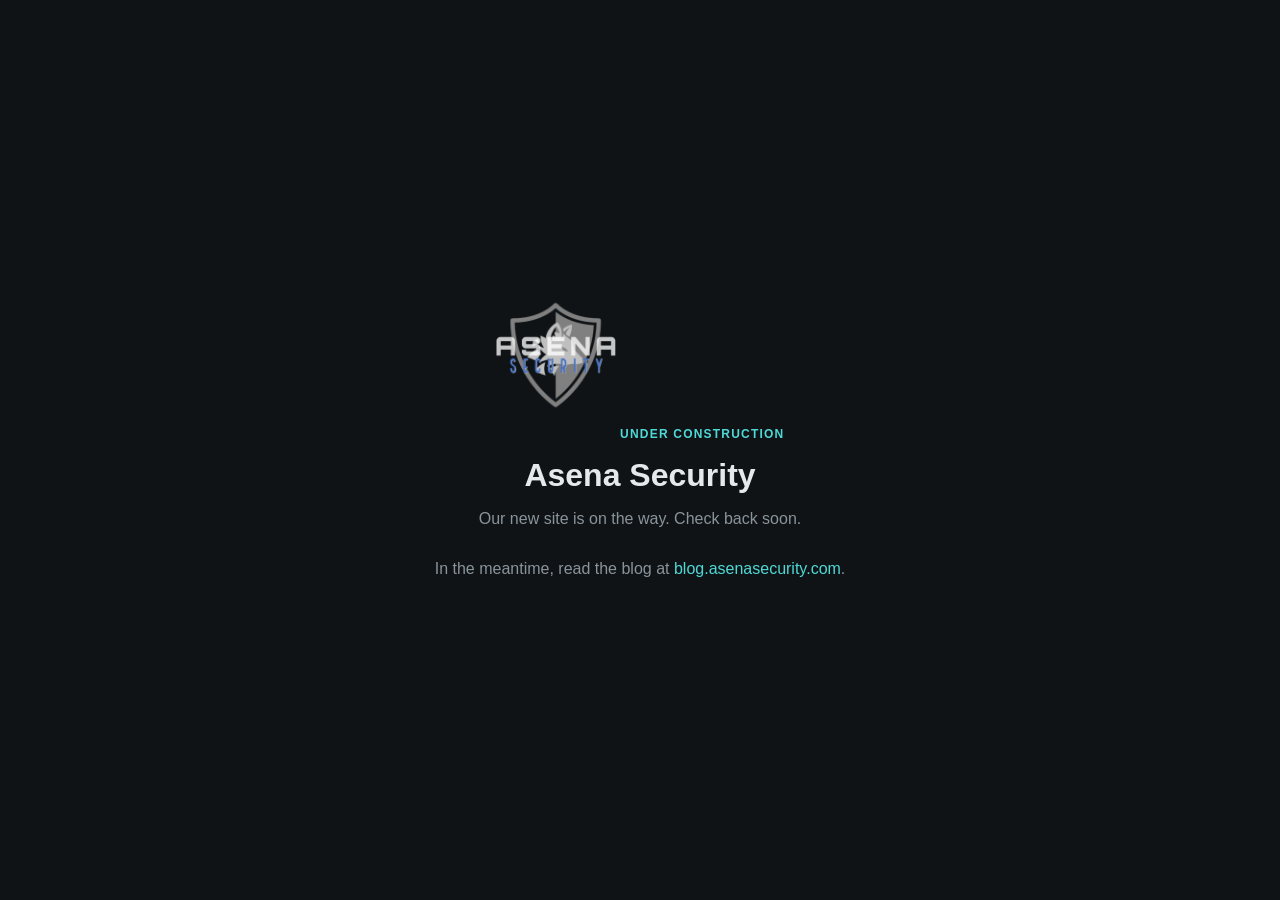
==== index.html @ 9767839e "Add under-construction page for www.asenasecurity.com Co-Authored-By: Claude Opus 5.5 <noreply@anthr" ====
<!doctype html>
<html lang="en">
<head>
  <meta charset="utf-8">
  <meta name="viewport" content="width=device-width, initial-scale=1">
  <title>Asena Security — Under Construction</title>
  <meta name="description" content="Asena Security — site under construction.">
  <link rel="icon" href="/assets/logo.png">
  <style>
    :root { --bg:#0f1316; --fg:#e6e9eb; --muted:#8a949b; --accent:#4fd9d6; }
    * { box-sizing:border-box; }
    html,body { height:100%; margin:0; }
    body {
      background:var(--bg); color:var(--fg);
      font-family:-apple-system,BlinkMacSystemFont,"Segoe UI",Roboto,Helvetica,Arial,sans-serif;
      display:flex; align-items:center; justify-content:center; text-align:center; padding:24px 16px;
    }
    main { max-width:560px; }
    img { width:120px; height:auto; margin-bottom:24px; }
    h1 { font-size:2rem; margin:0 0 12px; }
    .tag { display:inline-block; color:var(--accent); text-transform:uppercase; letter-spacing:.1em; font-size:.75rem; font-weight:700; margin-bottom:16px; }
    p { color:var(--muted); line-height:1.6; margin:0 0 24px; }
    a { color:var(--accent); text-decoration:none; }
    a:hover { text-decoration:underline; }
  </style>
</head>
<body>
  <main>
    <img src="/assets/logo.png" alt="Asena Security logo">
    <div class="tag">Under Construction</div>
    <h1>Asena Security</h1>
    <p>Our new site is on the way. Check back soon.</p>
    <p>In the meantime, read the blog at <a href="https://blog.asenasecurity.com">blog.asenasecurity.com</a>.</p>
  </main>
</body>
</html>
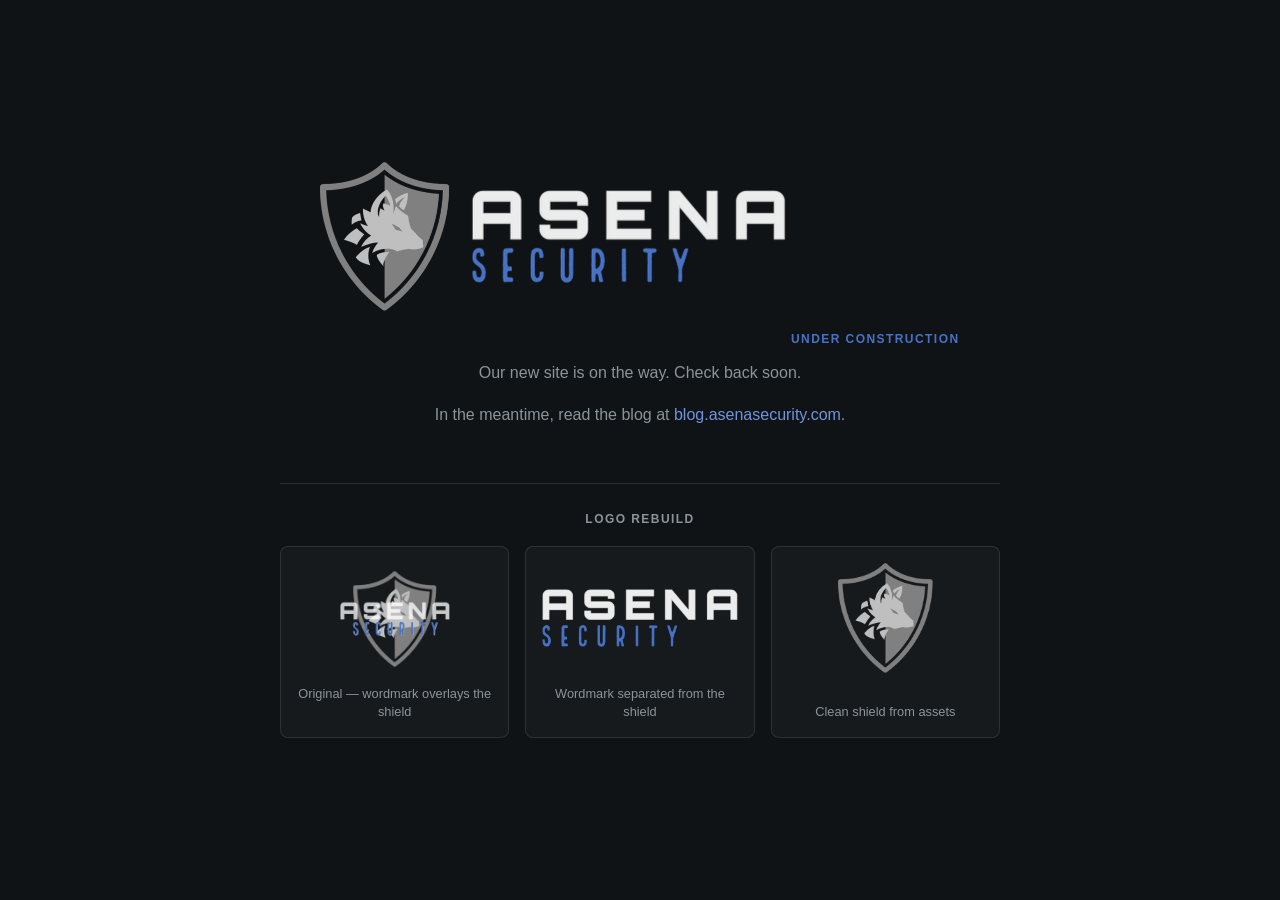
==== commit a310b95a: "Add horizontal logo lockup and show it on under-construction page Co-Authored-By: Claude Opus 5.5 <n" ====
--- a/index.html
+++ b/index.html
@@ -5,32 +5,48 @@
   <meta name="viewport" content="width=device-width, initial-scale=1">
   <title>Asena Security — Under Construction</title>
   <meta name="description" content="Asena Security — site under construction.">
-  <link rel="icon" href="/assets/logo.png">
+  <link rel="icon" href="/assets/asena-shield.png">
   <style>
-    :root { --bg:#0f1316; --fg:#e6e9eb; --muted:#8a949b; --accent:#4fd9d6; }
+    :root { --bg:#0f1316; --fg:#e6e9eb; --muted:#8a949b; --accent:#4772c4; --line:rgba(255,255,255,.1); }
     * { box-sizing:border-box; }
-    html,body { height:100%; margin:0; }
+    html,body { margin:0; }
     body {
       background:var(--bg); color:var(--fg);
       font-family:-apple-system,BlinkMacSystemFont,"Segoe UI",Roboto,Helvetica,Arial,sans-serif;
-      display:flex; align-items:center; justify-content:center; text-align:center; padding:24px 16px;
+      min-height:100vh; display:flex; flex-direction:column; align-items:center; justify-content:center;
+      text-align:center; padding:48px 16px;
     }
-    main { max-width:560px; }
-    img { width:120px; height:auto; margin-bottom:24px; }
-    h1 { font-size:2rem; margin:0 0 12px; }
-    .tag { display:inline-block; color:var(--accent); text-transform:uppercase; letter-spacing:.1em; font-size:.75rem; font-weight:700; margin-bottom:16px; }
-    p { color:var(--muted); line-height:1.6; margin:0 0 24px; }
-    a { color:var(--accent); text-decoration:none; }
+    main { width:100%; max-width:720px; }
+    .lockup { width:100%; max-width:466px; height:auto; margin-bottom:32px; }
+    .tag { display:inline-block; color:var(--accent); text-transform:uppercase; letter-spacing:.12em; font-size:.75rem; font-weight:700; margin-bottom:14px; }
+    p { color:var(--muted); line-height:1.6; margin:0 0 16px; }
+    a { color:#6f95db; text-decoration:none; }
     a:hover { text-decoration:underline; }
+
+    .build { margin-top:56px; padding-top:28px; border-top:1px solid var(--line); }
+    .build h2 { font-size:.75rem; text-transform:uppercase; letter-spacing:.12em; color:var(--muted); margin:0 0 20px; font-weight:600; }
+    .steps { display:grid; grid-template-columns:repeat(3,1fr); gap:16px; }
+    figure { margin:0; background:rgba(255,255,255,.03); border:1px solid var(--line); border-radius:8px; padding:16px; display:flex; flex-direction:column; align-items:center; justify-content:space-between; }
+    figure img { max-width:100%; height:110px; object-fit:contain; }
+    figcaption { font-size:.8rem; color:var(--muted); margin-top:12px; line-height:1.4; }
+    @media (max-width:600px) { .steps { grid-template-columns:1fr; } }
   </style>
 </head>
 <body>
   <main>
-    <img src="/assets/logo.png" alt="Asena Security logo">
+    <img class="lockup" src="/assets/asena-logo-horizontal.png" alt="Asena Security">
     <div class="tag">Under Construction</div>
-    <h1>Asena Security</h1>
     <p>Our new site is on the way. Check back soon.</p>
     <p>In the meantime, read the blog at <a href="https://blog.asenasecurity.com">blog.asenasecurity.com</a>.</p>
+
+    <section class="build">
+      <h2>Logo rebuild</h2>
+      <div class="steps">
+        <figure><img src="/assets/logo.png" alt="Original square logo"><figcaption>Original — wordmark overlays the shield</figcaption></figure>
+        <figure><img src="/assets/asena-wordmark.png" alt="Extracted wordmark"><figcaption>Wordmark separated from the shield</figcaption></figure>
+        <figure><img src="/assets/asena-shield.png" alt="Clean shield"><figcaption>Clean shield from assets</figcaption></figure>
+      </div>
+    </section>
   </main>
 </body>
 </html>
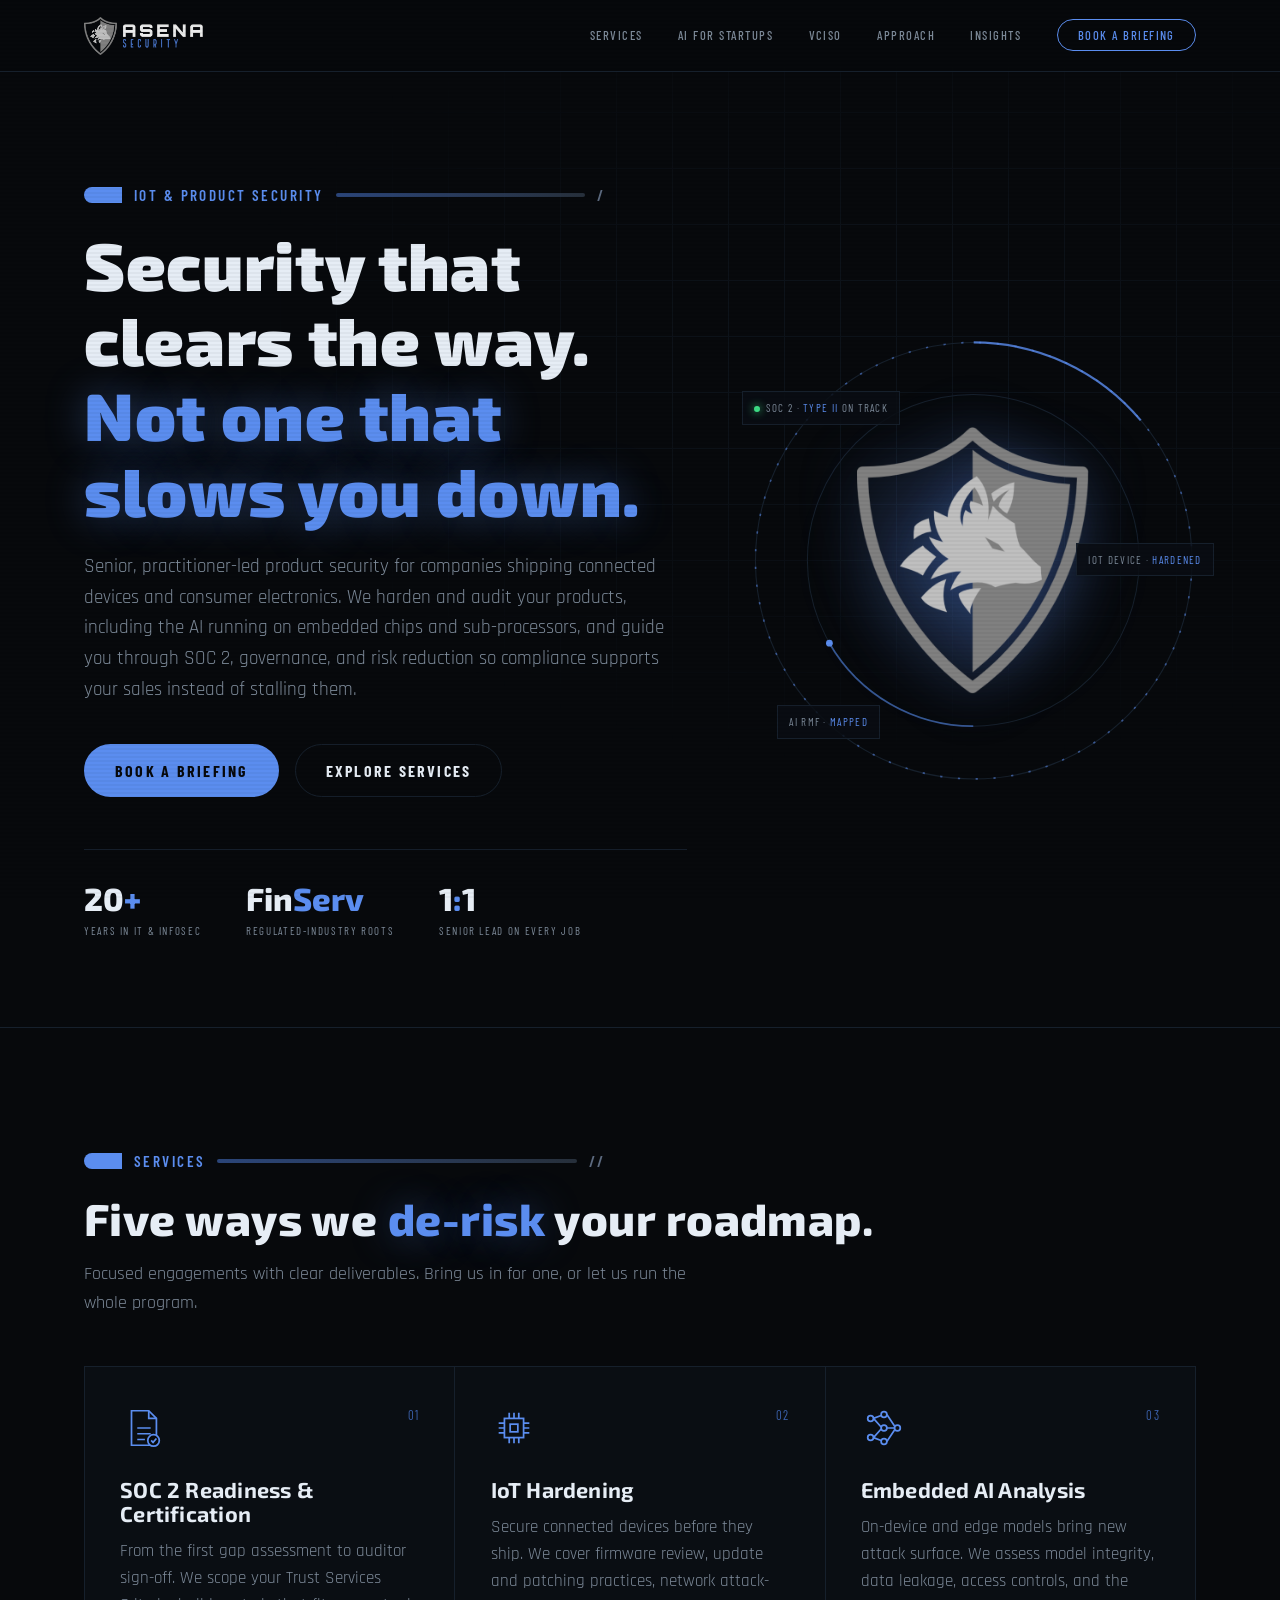
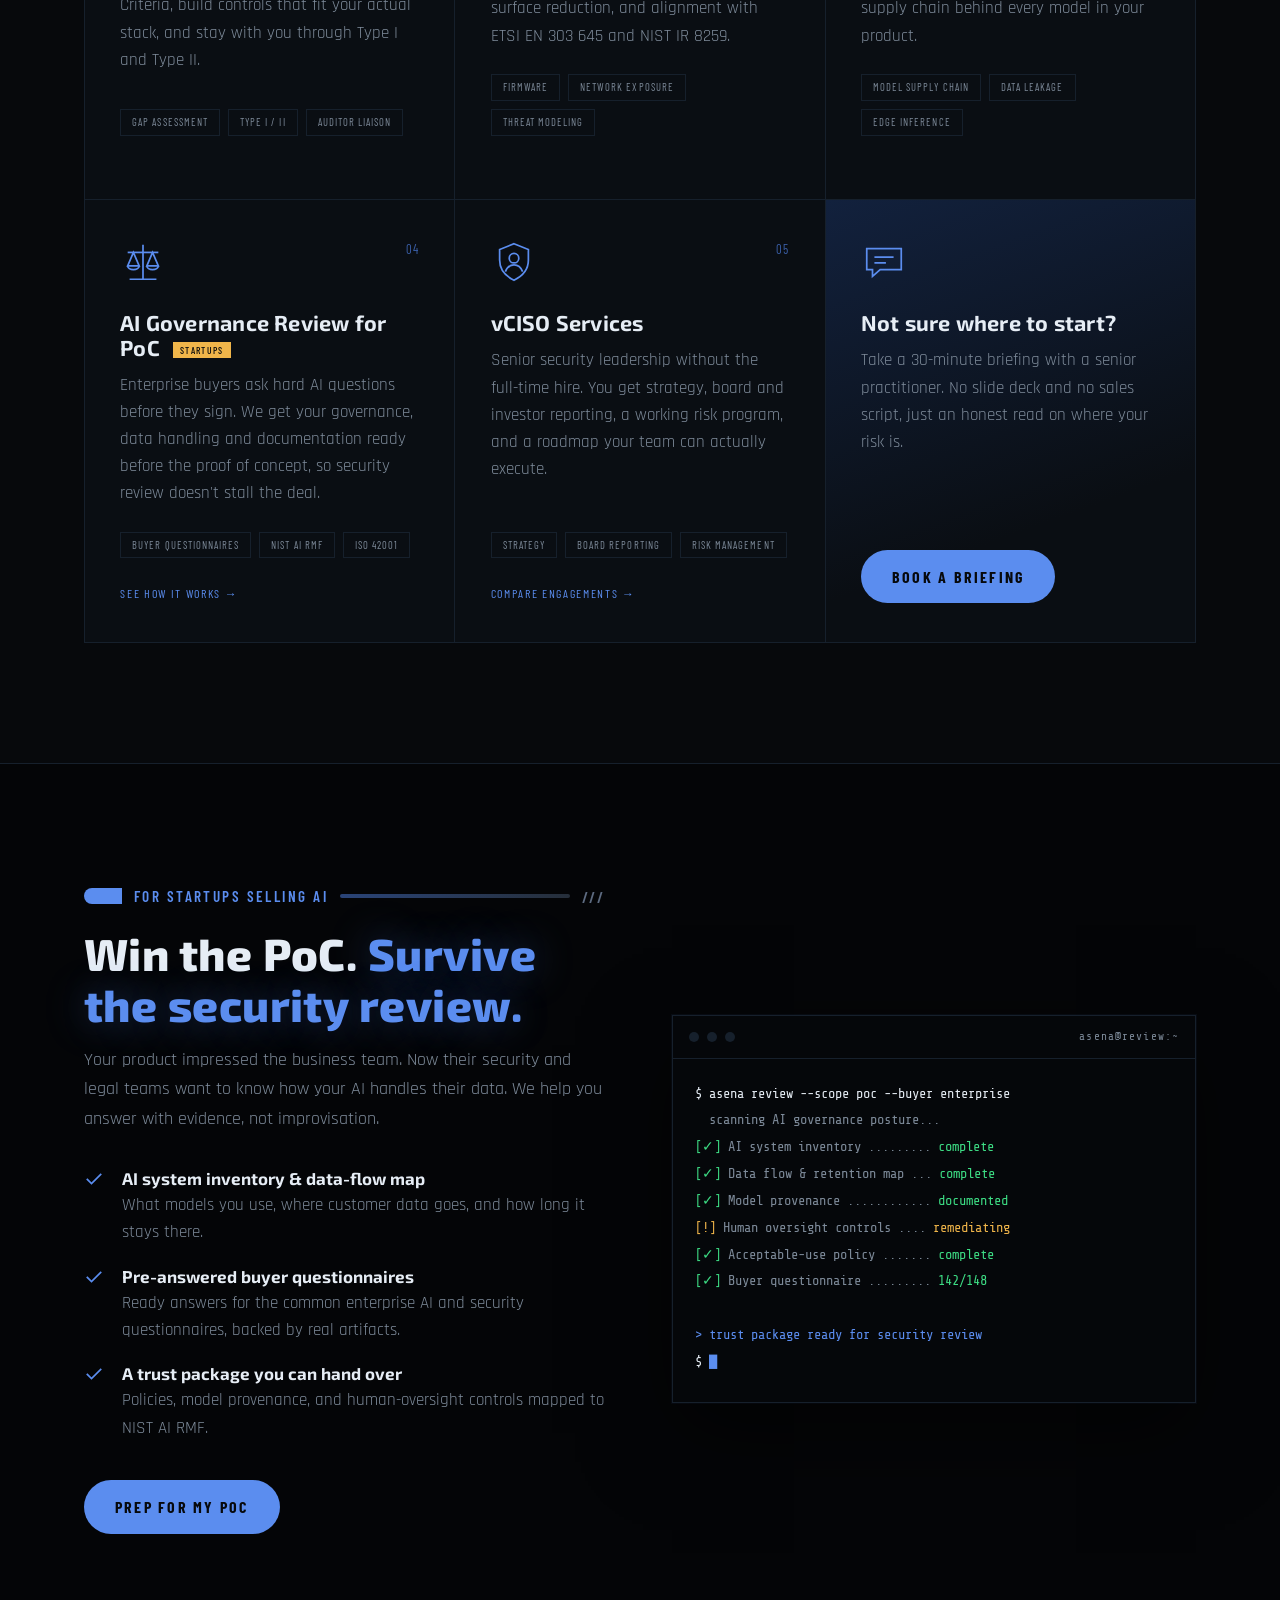
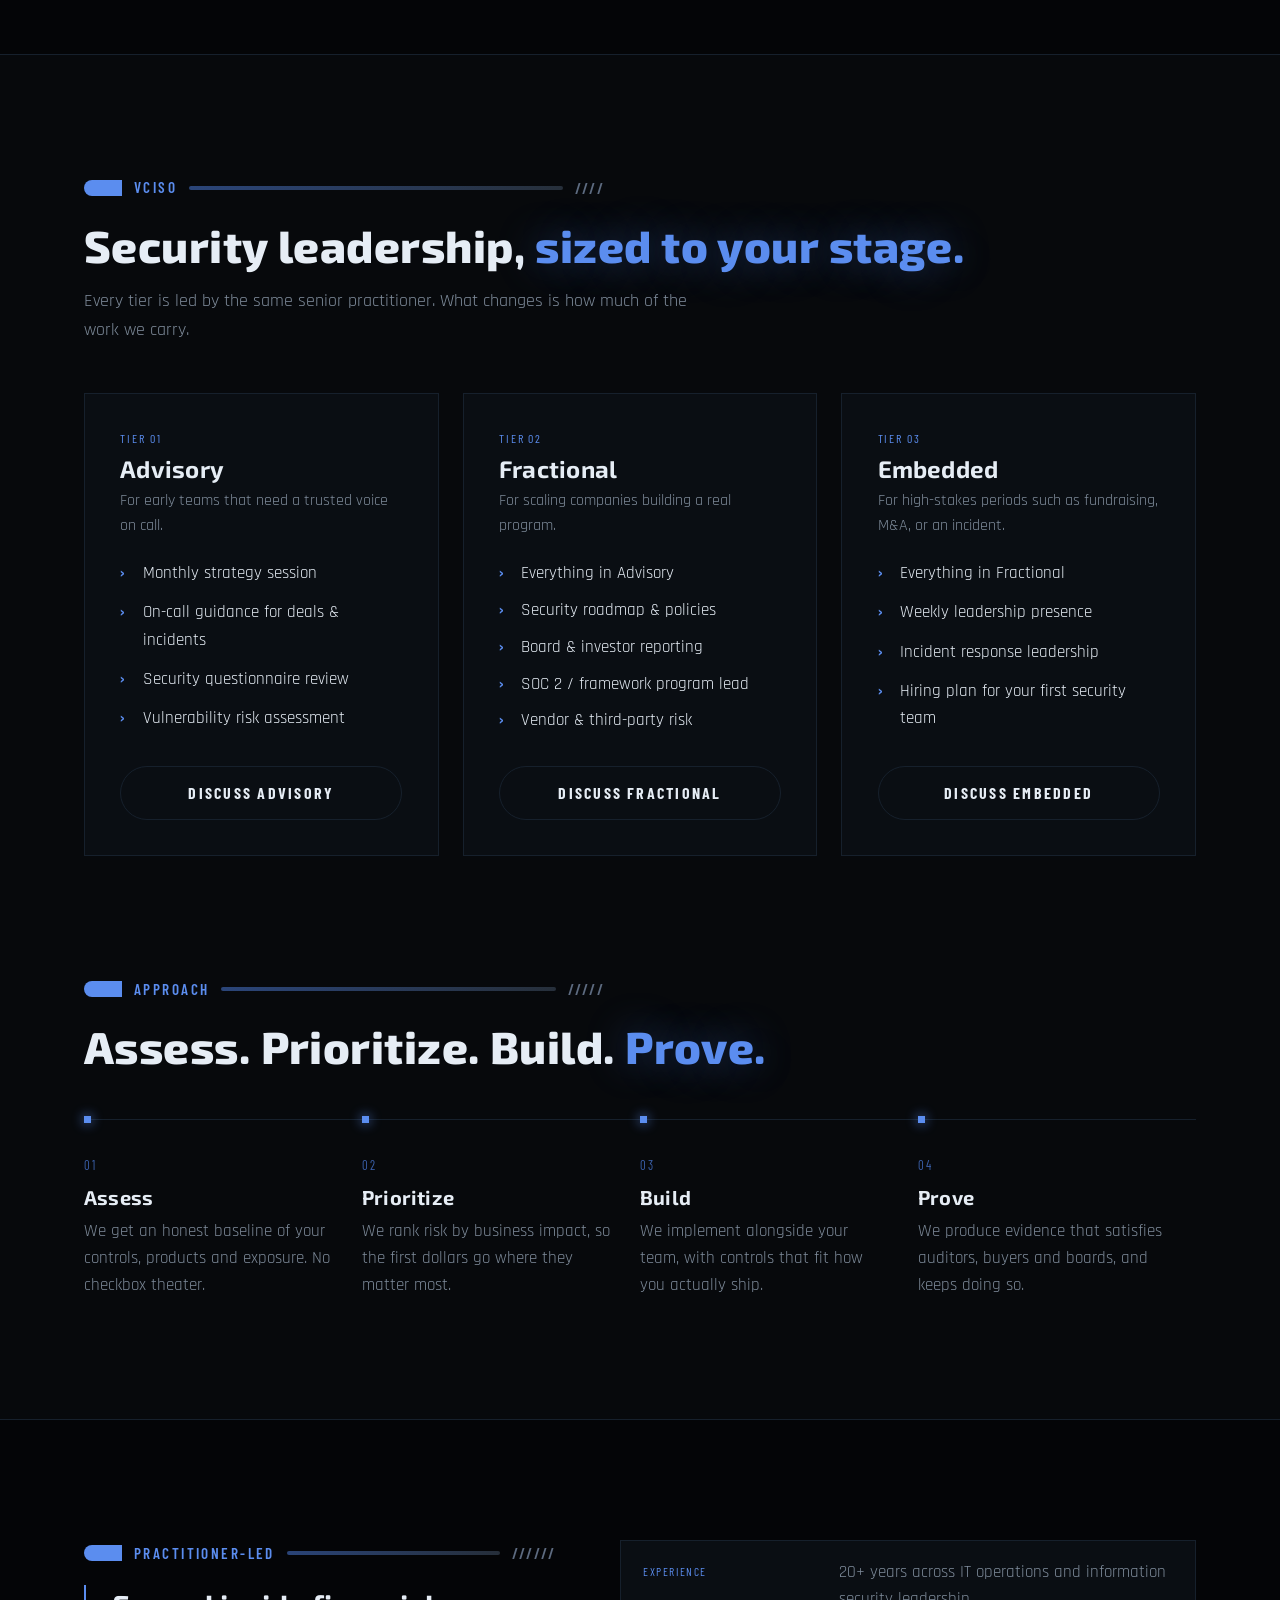
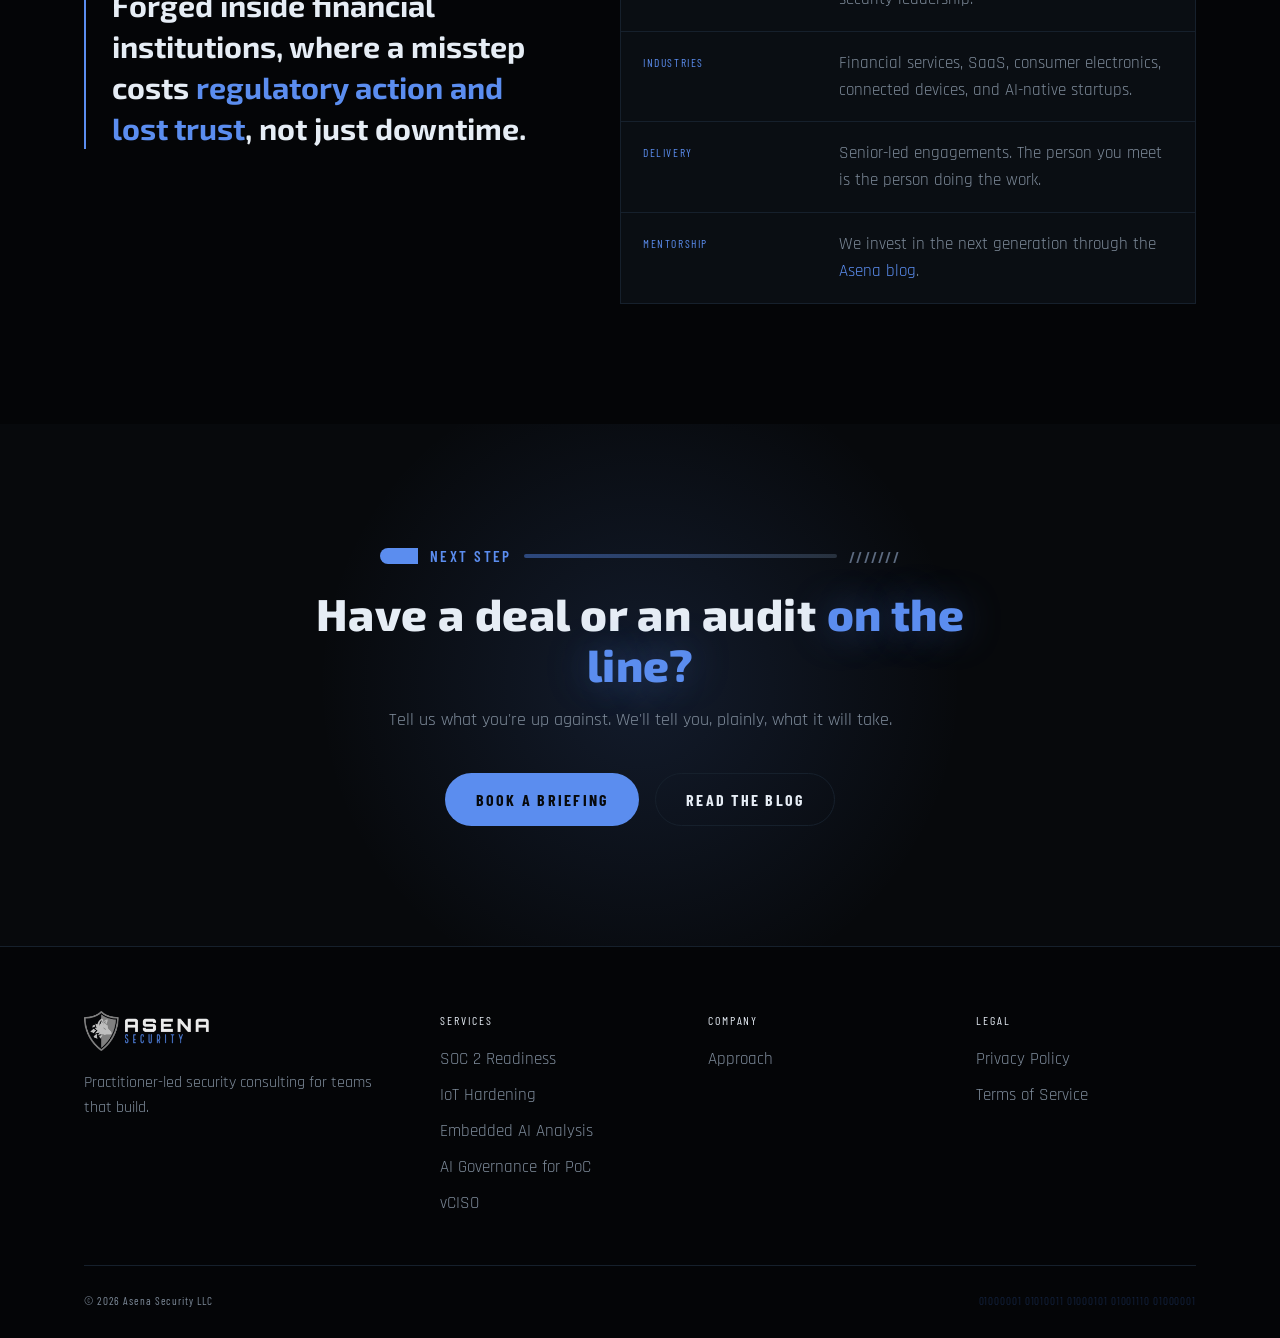
==== commit eb11f20d: "Launch v1.0: publish consulting home page and remove drafts Promotes the mockup to index.html, drops" ====
--- a/index.html
+++ b/index.html
@@ -3,50 +3,560 @@
 <head>
   <meta charset="utf-8">
   <meta name="viewport" content="width=device-width, initial-scale=1">
-  <title>Asena Security — Under Construction</title>
-  <meta name="description" content="Asena Security — site under construction.">
+  <title>Asena Security — Security Consulting</title>
+  <meta name="description" content="Asena Security: product security for IoT and consumer electronics, including device hardening and auditing, embedded AI analysis, SOC 2 readiness, embedded AI analysis, AI governance reviews for startups, and vCISO services.">
   <link rel="icon" href="/assets/asena-shield.png">
+  <link rel="preconnect" href="https://fonts.googleapis.com">
+  <link rel="preconnect" href="https://fonts.gstatic.com" crossorigin>
+  <link href="https://fonts.googleapis.com/css2?family=Exo+2:wght@500;700;800;900&family=Rajdhani:wght@400;500;600;700&family=Share+Tech+Mono&family=Barlow+Condensed:wght@400;500;600;700&display=swap" rel="stylesheet">
   <style>
-    :root { --bg:#0f1316; --fg:#e6e9eb; --muted:#8a949b; --accent:#4772c4; --line:rgba(255,255,255,.1); }
-    * { box-sizing:border-box; }
-    html,body { margin:0; }
+    :root {
+      --blue: #5b8def;
+      --blue-brand: #4772c4;
+      --blue-dim: #3a5fa8;
+      --blue-dark: #12213d;
+      --blue-glow: rgba(91,141,239,0.14);
+      --blue-glow-strong: rgba(91,141,239,0.38);
+      --steel: #8b9097;
+      --bg: #07090c;
+      --bg-deep: #040507;
+      --card: #0a0e13;
+      --card-hover: #0e141b;
+      --border: #16202c;
+      --text: #e6edf5;
+      --muted: #7d8a99;
+      --amber: #f0b54a;
+      --font-display: 'Exo 2', sans-serif;
+      --font-body: 'Rajdhani', sans-serif;
+      --font-mono: 'Share Tech Mono', monospace;
+      --font-ui: 'Barlow Condensed', sans-serif;
+      --slate: #34404f;
+      --pill: 999px;
+      --pad: clamp(16px, 5vw, 4rem);
+    }
+    *, *::before, *::after { box-sizing: border-box; margin: 0; padding: 0; }
+    html { scroll-behavior: smooth; }
     body {
-      background:var(--bg); color:var(--fg);
-      font-family:-apple-system,BlinkMacSystemFont,"Segoe UI",Roboto,Helvetica,Arial,sans-serif;
-      min-height:100vh; display:flex; flex-direction:column; align-items:center; justify-content:center;
-      text-align:center; padding:48px 16px;
-    }
-    main { width:100%; max-width:720px; }
-    .lockup { width:100%; max-width:466px; height:auto; margin-bottom:32px; }
-    .tag { display:inline-block; color:var(--accent); text-transform:uppercase; letter-spacing:.12em; font-size:.75rem; font-weight:700; margin-bottom:14px; }
-    p { color:var(--muted); line-height:1.6; margin:0 0 16px; }
-    a { color:#6f95db; text-decoration:none; }
-    a:hover { text-decoration:underline; }
-
-    .build { margin-top:56px; padding-top:28px; border-top:1px solid var(--line); }
-    .build h2 { font-size:.75rem; text-transform:uppercase; letter-spacing:.12em; color:var(--muted); margin:0 0 20px; font-weight:600; }
-    .steps { display:grid; grid-template-columns:repeat(3,1fr); gap:16px; }
-    figure { margin:0; background:rgba(255,255,255,.03); border:1px solid var(--line); border-radius:8px; padding:16px; display:flex; flex-direction:column; align-items:center; justify-content:space-between; }
-    figure img { max-width:100%; height:110px; object-fit:contain; }
-    figcaption { font-size:.8rem; color:var(--muted); margin-top:12px; line-height:1.4; }
-    @media (max-width:600px) { .steps { grid-template-columns:1fr; } }
+      background: var(--bg); color: var(--text);
+      font-family: var(--font-body); font-size: 17px; line-height: 1.6;
+      overflow-x: hidden;
+    }
+    body::before { /* faint scanlines */
+      content: ''; position: fixed; inset: 0; pointer-events: none; z-index: 999;
+      background: repeating-linear-gradient(0deg, transparent 0 2px, rgba(0,0,0,0.035) 2px 4px);
+    }
+    a { color: inherit; text-decoration: none; }
+    img { display: block; max-width: 100%; }
+    .hero-grid > *, .spot-grid > *, .prac-grid > * { min-width: 0; }
+    .wrap { max-width: 1240px; margin: 0 auto; padding: 0 var(--pad); }
+
+    /* ── labels & type ───────────────────────────── */
+    /* section title: cap · title · rule · section slashes */
+    .label {
+      display: flex; align-items: center; gap: 12px; max-width: 520px; margin-bottom: 1.2rem;
+      font-family: var(--font-ui); font-weight: 600; font-size: .95rem; letter-spacing: .16em; text-transform: uppercase;
+    }
+    .label .cap { flex: 0 0 38px; height: 16px; background: var(--blue); border-radius: var(--pill) 0 0 var(--pill); }
+    .label .txt { color: var(--blue); white-space: nowrap; }
+    .label .rule { flex: 1; min-width: 24px; height: 4px; border-radius: 2px; background: linear-gradient(90deg, var(--blue-dim), var(--slate)); opacity: .7; }
+    .label .slashes { color: #5d6b80; font-size: 1rem; letter-spacing: .08em; white-space: nowrap; }
+    .cta-band .label { margin-left: auto; margin-right: auto; }
+    h1, h2, h3 { font-family: var(--font-display); line-height: 1.12; letter-spacing: 0.01em; }
+    h2 { font-size: clamp(1.9rem, 3.6vw, 2.8rem); font-weight: 800; margin-bottom: 1rem; }
+    h2 .accent, h1 .accent { color: var(--blue); text-shadow: 0 0 40px var(--blue-glow-strong); }
+    .lede { color: var(--muted); font-size: 1.15rem; max-width: 640px; }
+    section { position: relative; padding: clamp(72px, 10vw, 120px) 0; }
+    .section-head { margin-bottom: 3rem; }
+
+    /* ── buttons ─────────────────────────────────── */
+    .btn {
+      display: inline-flex; align-items: center; gap: 10px;
+      font-family: var(--font-ui); font-weight: 700; font-size: 1rem;
+      letter-spacing: .14em; text-transform: uppercase;
+      padding: 13px 30px; border: 1px solid transparent; border-radius: var(--pill); cursor: pointer;
+      transition: transform .2s, box-shadow .2s, border-color .2s, color .2s, background .2s;
+    }
+    .btn-primary { background: var(--blue); color: var(--bg); }
+    .btn-primary:hover { transform: translateY(-2px); box-shadow: 0 0 30px var(--blue-glow-strong); }
+    .btn-secondary { border-color: var(--border); color: var(--text); }
+    .btn-secondary:hover { border-color: var(--blue); color: var(--blue); }
+
+    /* ── nav ─────────────────────────────────────── */
+    #nav {
+      position: fixed; top: 0; left: 0; right: 0; z-index: 100; height: 72px;
+      background: rgba(7,9,12,0.9); backdrop-filter: blur(12px);
+      border-bottom: 1px solid var(--border);
+    }
+    #nav .wrap { height: 100%; display: flex; align-items: center; justify-content: space-between; gap: 2rem; }
+    .nav-logo img { height: 38px; width: auto; }
+    .nav-links { display: flex; gap: 2.2rem; list-style: none; align-items: center; }
+    .nav-links a {
+      font-family: var(--font-ui); font-weight: 500; font-size: 0.78rem; letter-spacing: 0.12em;
+      text-transform: uppercase; color: var(--muted); transition: color .2s;
+    }
+    .nav-links a:hover { color: var(--blue); }
+    .nav-cta {
+      border: 1px solid var(--blue); color: var(--blue) !important; padding: 8px 20px; border-radius: var(--pill);
+      font-family: var(--font-ui); font-weight: 700; font-size: .95rem; letter-spacing: .14em;
+    }
+    .nav-cta:hover { background: var(--blue-glow); }
+    .nav-toggle { display: none; background: none; border: 1px solid var(--border); color: var(--text); width: 42px; height: 42px; font-size: 1.2rem; cursor: pointer; }
+
+    /* ── hero ────────────────────────────────────── */
+    .hero { padding-top: calc(72px + clamp(56px, 9vw, 110px)); padding-bottom: clamp(48px, 7vw, 88px); overflow: hidden; border-bottom: 1px solid var(--border); }
+    @media (min-width: 641px) { .stat-label { white-space: nowrap; } }
+    .hero::before { /* blueprint grid */
+      content: ''; position: absolute; inset: 0; pointer-events: none;
+      background-image:
+        linear-gradient(var(--border) 1px, transparent 1px),
+        linear-gradient(90deg, var(--border) 1px, transparent 1px);
+      background-size: 56px 56px; opacity: .45;
+      mask-image: radial-gradient(ellipse 70% 60% at 70% 40%, #000 20%, transparent 75%);
+      -webkit-mask-image: radial-gradient(ellipse 70% 60% at 70% 40%, #000 20%, transparent 75%);
+    }
+    .hero-grid { position: relative; display: grid; grid-template-columns: 1.15fr 0.85fr; gap: 4rem; align-items: center; }
+    @keyframes blink { 50% { opacity: 0; } }
+    .hero h1 { font-size: clamp(2.4rem, 5.4vw, 4.2rem); font-weight: 900; margin-bottom: 1.5rem; }
+    .hero h1 .accent { display: block; }
+    .hero-sub { color: var(--muted); font-size: 1.2rem; max-width: 600px; margin-bottom: 2.4rem; }
+    .hero-actions { display: flex; gap: 1rem; flex-wrap: wrap; }
+    .hero-stats { display: grid; grid-template-columns: repeat(3, auto); justify-content: start; gap: 2.8rem; margin-top: 3.2rem; padding-top: 2rem; border-top: 1px solid var(--border); }
+    .stat-num { font-family: var(--font-display); font-weight: 800; font-size: 2rem; color: var(--text); line-height: 1; }
+    .stat-num span { color: var(--blue); }
+    .stat-label { font-family: var(--font-ui); font-weight: 400; font-size: .68rem; color: var(--muted); letter-spacing: .15em; text-transform: uppercase; margin-top: .5rem; }
+
+    .hero-visual { position: relative; display: flex; justify-content: center; align-items: center; aspect-ratio: 1; }
+    .hero-visual .ring { position: absolute; inset: 0; animation: spin 60s linear infinite; }
+    .hero-visual .ring.r2 { inset: 12%; animation-duration: 40s; animation-direction: reverse; }
+    @keyframes spin { to { transform: rotate(360deg); } }
+    .hero-visual .glow { position: absolute; width: 60%; height: 60%; border-radius: 50%; background: radial-gradient(circle, var(--blue-glow-strong), transparent 70%); filter: blur(30px); }
+    .hero-visual img { position: relative; width: 52%; filter: drop-shadow(0 0 28px rgba(91,141,239,.25)); }
+    .hud {
+      position: absolute; font-family: var(--font-ui); font-weight: 400; font-size: .68rem; letter-spacing: .12em;
+      text-transform: uppercase; color: var(--muted); background: rgba(10,14,19,.85);
+      border: 1px solid var(--border); padding: 7px 11px; white-space: nowrap;
+    }
+    .hud b { color: var(--blue); font-weight: 400; }
+    .hud.h1 { top: 12%; left: -2%; } .hud.h2 { top: 46%; right: -4%; } .hud.h3 { bottom: 10%; left: 6%; }
+    .hud .dot { display: inline-block; width: 6px; height: 6px; border-radius: 50%; background: #3ddc84; margin-right: 6px; box-shadow: 0 0 8px #3ddc84; }
+
+    .tags { display: flex; flex-wrap: wrap; gap: 8px; }
+    .tag {
+      padding: 4px 11px; border: 1px solid var(--border); font-family: var(--font-ui); font-weight: 400;
+      font-size: .66rem; color: var(--muted); letter-spacing: .1em; text-transform: uppercase;
+    }
+
+    /* ── services grid ───────────────────────────── */
+    .services-grid { display: grid; grid-template-columns: repeat(3, 1fr); gap: 1px; background: var(--border); border: 1px solid var(--border); }
+    .service-card {
+      background: var(--card); padding: 2.4rem 2.2rem; position: relative; overflow: hidden;
+      display: flex; flex-direction: column; transition: background .3s;
+    }
+    .service-card::before {
+      content: ''; position: absolute; top: 0; left: 0; right: 0; height: 2px; background: var(--blue);
+      transform: scaleX(0); transform-origin: left; transition: transform .4s;
+    }
+    .service-card:hover { background: var(--card-hover); }
+    .service-card:hover::before { transform: scaleX(1); }
+    .service-top { display: flex; justify-content: space-between; align-items: flex-start; margin-bottom: 1.6rem; }
+    .service-icon { width: 46px; height: 46px; color: var(--blue); transition: filter .3s; }
+    .service-card:hover .service-icon { filter: drop-shadow(0 0 8px var(--blue-glow-strong)); }
+    .service-num { font-family: var(--font-ui); font-weight: 400; font-size: .8rem; color: var(--blue-dim); letter-spacing: .1em; }
+    .service-card h3 { font-size: 1.35rem; font-weight: 700; margin-bottom: .8rem; }
+    .service-card p { color: var(--muted); margin-bottom: 1.5rem; flex: 1; }
+    .service-card .tags { margin-bottom: 1.6rem; }
+    .more { font-family: var(--font-ui); font-weight: 400; font-size: .75rem; letter-spacing: .14em; text-transform: uppercase; color: var(--blue); }
+    .more::after { content: ' →'; transition: margin .2s; }
+    .service-card:hover .more::after { margin-left: 6px; }
+    .service-card.cta-card { background: linear-gradient(160deg, var(--blue-dark), var(--card) 70%); justify-content: center; }
+    .badge-new { font-family: var(--font-ui); font-weight: 500; font-size: .6rem; letter-spacing: .14em; text-transform: uppercase; color: var(--bg); background: var(--amber); padding: 2px 7px; margin-left: 8px; vertical-align: middle; }
+
+    /* ── spotlight ───────────────────────────────── */
+    .spotlight { background: var(--bg-deep); border-top: 1px solid var(--border); border-bottom: 1px solid var(--border); }
+    .spot-grid { display: grid; grid-template-columns: 1fr 1fr; gap: 4rem; align-items: center; }
+    .checklist { list-style: none; margin: 2rem 0 2.4rem; display: grid; gap: 1rem; }
+    .checklist li { display: grid; grid-template-columns: 26px 1fr; gap: 12px; }
+    .checklist svg { width: 20px; height: 20px; color: var(--blue); margin-top: 4px; }
+    .checklist strong { font-family: var(--font-display); font-weight: 700; display: block; color: var(--text); }
+    .checklist span { color: var(--muted); }
+    .terminal { background: #05070a; border: 1px solid var(--border); box-shadow: 0 30px 80px rgba(0,0,0,.5), 0 0 0 1px rgba(91,141,239,.05); }
+    .term-bar { display: flex; align-items: center; gap: 8px; padding: 12px 16px; border-bottom: 1px solid var(--border); }
+    .term-bar i { width: 10px; height: 10px; border-radius: 50%; background: var(--border); }
+    .term-bar span { margin-left: auto; font-family: var(--font-mono); font-size: .7rem; color: var(--muted); letter-spacing: .1em; }
+    .term-body { padding: 22px 22px 26px; font-family: var(--font-mono); font-size: .86rem; line-height: 1.95; color: var(--muted); overflow-x: auto; }
+    .term-body .cmd { color: var(--text); }
+    .term-body .ok { color: #3ddc84; } .term-body .warn { color: var(--amber); } .term-body .hl { color: var(--blue); }
+    .term-body .line { white-space: pre; }
+    .cursor::after { content: '█'; color: var(--blue); animation: blink 1s step-end infinite; }
+
+    /* ── vCISO tiers ─────────────────────────────── */
+    .tiers { display: grid; grid-template-columns: repeat(3, 1fr); gap: 1.5rem; }
+    .tier { border: 1px solid var(--border); background: var(--card); padding: 2.2rem; display: flex; flex-direction: column; transition: border-color .25s, transform .25s; }
+    .tier:hover { border-color: var(--blue-dim); transform: translateY(-4px); }
+    .tier-name { font-family: var(--font-ui); font-weight: 400; font-size: .75rem; letter-spacing: .16em; text-transform: uppercase; color: var(--blue); }
+    .tier h3 { font-size: 1.5rem; margin: .5rem 0 .3rem; }
+    .tier .fit { color: var(--muted); margin-bottom: 1.4rem; font-size: .98rem; }
+    .tier ul { list-style: none; display: grid; gap: .6rem; margin-bottom: 2rem; flex: 1; }
+    .tier li { padding-left: 1.4rem; position: relative; }
+    .tier li::before { content: '›'; position: absolute; left: 0; color: var(--blue); font-weight: 700; }
+    .tier .btn { justify-content: center; }
+
+    /* ── approach ────────────────────────────────── */
+    .steps { display: grid; grid-template-columns: repeat(4, 1fr); gap: 0; counter-reset: s; }
+    .step { padding: 2rem 1.8rem 0 0; border-top: 1px solid var(--border); position: relative; }
+    .step::before { content: ''; position: absolute; top: -4px; left: 0; width: 7px; height: 7px; background: var(--blue); box-shadow: 0 0 12px var(--blue); }
+    .step-num { font-family: var(--font-ui); font-weight: 400; color: var(--blue-dim); font-size: .8rem; letter-spacing: .14em; }
+    .step h3 { font-size: 1.25rem; margin: .4rem 0 .6rem; }
+    .step p { color: var(--muted); }
+
+    /* ── practitioner band ───────────────────────── */
+    .practitioner { background: var(--bg-deep); border-top: 1px solid var(--border); }
+    .prac-grid { display: grid; grid-template-columns: 0.9fr 1.1fr; gap: 4rem; align-items: start; }
+    .quote { font-family: var(--font-display); font-size: clamp(1.4rem, 2.4vw, 1.9rem); font-weight: 700; line-height: 1.35; border-left: 2px solid var(--blue); padding-left: 1.6rem; }
+    .quote .accent { color: var(--blue); }
+    .creds { display: grid; gap: 0; border: 1px solid var(--border); }
+    .cred { display: grid; grid-template-columns: 180px 1fr; gap: 1rem; padding: 1.1rem 1.4rem; border-bottom: 1px solid var(--border); background: var(--card); }
+    .cred:last-child { border-bottom: none; }
+    .cred b { font-family: var(--font-ui); font-weight: 400; font-size: .72rem; letter-spacing: .14em; text-transform: uppercase; color: var(--blue); padding-top: 3px; }
+    .cred span { color: var(--muted); }
+
+    /* ── CTA band ────────────────────────────────── */
+    .cta-band { text-align: center; overflow: hidden; }
+    .cta-band::before { content: ''; position: absolute; left: 50%; top: 50%; width: 700px; height: 700px; max-width: 120vw; transform: translate(-50%,-50%); background: radial-gradient(circle, var(--blue-glow), transparent 65%); pointer-events: none; }
+    .cta-band .wrap { position: relative; }
+    .cta-band h2 { max-width: 760px; margin: 0 auto 1rem; }
+    .cta-band .lede { margin: 0 auto 2.4rem; }
+    .cta-band .hero-actions { justify-content: center; }
+
+    /* ── footer ──────────────────────────────────── */
+    footer { border-top: 1px solid var(--border); background: var(--bg-deep); padding: 64px 0 28px; }
+    .foot-grid { display: grid; grid-template-columns: 1.4fr 1fr 1fr 1fr; gap: 3rem; margin-bottom: 3rem; }
+    .foot-grid img { height: 40px; width: auto; margin-bottom: 1.2rem; }
+    .foot-tag { color: var(--muted); max-width: 300px; font-size: .98rem; }
+    .foot-grid h4 { font-family: var(--font-ui); font-weight: 400; font-size: .74rem; letter-spacing: .16em; text-transform: uppercase; color: var(--text); margin-bottom: 1rem; }
+    .foot-grid ul { list-style: none; display: grid; gap: .55rem; }
+    .foot-grid a { color: var(--muted); transition: color .2s; }
+    .foot-grid a:hover { color: var(--blue); }
+    .foot-bottom { display: flex; justify-content: space-between; gap: 1rem; flex-wrap: wrap; padding-top: 1.6rem; border-top: 1px solid var(--border); font-family: var(--font-ui); font-weight: 400; font-size: .7rem; color: var(--muted); letter-spacing: .08em; }
+    .binary { color: var(--blue-dark); }
+
+
+    /* ── responsive ──────────────────────────────── */
+    @media (max-width: 1080px) {
+      .services-grid, .tiers { grid-template-columns: repeat(2, 1fr); }
+      .steps { grid-template-columns: repeat(2, 1fr); row-gap: 2.5rem; }
+      .foot-grid { grid-template-columns: 1fr 1fr; }
+    }
+    @media (max-width: 900px) {
+      .nav-links { display: none; position: absolute; top: 72px; left: 0; right: 0; flex-direction: column; align-items: flex-start; gap: 0; background: var(--bg); border-bottom: 1px solid var(--border); padding: .5rem var(--pad) 1.2rem; }
+      .nav-links.open { display: flex; }
+      .nav-links li { width: 100%; }
+      .nav-links a { display: block; padding: .9rem 0; }
+      .nav-cta { display: inline-block !important; margin-top: .6rem; }
+      .nav-toggle { display: block; }
+      .hero-grid, .spot-grid, .prac-grid { grid-template-columns: 1fr; gap: 3rem; }
+      .hero-visual { max-width: 420px; width: 100%; margin: 0 auto; order: -1; }
+    }
+    @media (max-width: 640px) {
+      .services-grid, .tiers, .steps { grid-template-columns: 1fr; }
+      .foot-grid { grid-template-columns: 1fr; }
+      .cred { grid-template-columns: 1fr; gap: .2rem; }
+      .hud { font-size: .58rem; }
+      .hud.h2 { right: 0; }
+      .hud.h1 { left: 0; }
+      .hero-stats { grid-template-columns: repeat(2, auto); gap: 1.6rem 2rem; }
+    }
+    @media (prefers-reduced-motion: reduce) {
+      *, *::before, *::after { animation: none !important; transition: none !important; }
+    }
   </style>
 </head>
 <body>
-  <main>
-    <img class="lockup" src="/assets/asena-logo-horizontal.png" alt="Asena Security">
-    <div class="tag">Under Construction</div>
-    <p>Our new site is on the way. Check back soon.</p>
-    <p>In the meantime, read the blog at <a href="https://blog.asenasecurity.com">blog.asenasecurity.com</a>.</p>
-
-    <section class="build">
-      <h2>Logo rebuild</h2>
-      <div class="steps">
-        <figure><img src="/assets/logo.png" alt="Original square logo"><figcaption>Original — wordmark overlays the shield</figcaption></figure>
-        <figure><img src="/assets/asena-wordmark.png" alt="Extracted wordmark"><figcaption>Wordmark separated from the shield</figcaption></figure>
-        <figure><img src="/assets/asena-shield.png" alt="Clean shield"><figcaption>Clean shield from assets</figcaption></figure>
-      </div>
-    </section>
-  </main>
+
+<!-- SVG icon sprite -->
+<svg width="0" height="0" style="position:absolute" aria-hidden="true">
+  <symbol id="i-check" viewBox="0 0 24 24" fill="none" stroke="currentColor" stroke-width="2" stroke-linecap="square"><path d="M4 12.5l5 5L20 6.5"/></symbol>
+  <symbol id="i-soc2" viewBox="0 0 48 48" fill="none" stroke="currentColor" stroke-width="1.8"><path d="M12 6h18l8 8v28H12z"/><path d="M30 6v8h8"/><path d="M18 24h14M18 30h14M18 36h8"/><circle cx="35" cy="37" r="6" fill="#07090c"/><path d="M32.5 37l2 2 3.5-4"/></symbol>
+  <symbol id="i-iot" viewBox="0 0 48 48" fill="none" stroke="currentColor" stroke-width="1.8"><rect x="14" y="14" width="20" height="20"/><rect x="20" y="20" width="8" height="8"/><path d="M19 14V8M24 14V8M29 14V8M19 40v-6M24 40v-6M29 40v-6M14 19H8M14 24H8M14 29H8M40 19h-6M40 24h-6M40 29h-6"/></symbol>
+  <symbol id="i-ai" viewBox="0 0 48 48" fill="none" stroke="currentColor" stroke-width="1.8"><circle cx="10" cy="14" r="3"/><circle cx="10" cy="34" r="3"/><circle cx="24" cy="10" r="3"/><circle cx="24" cy="24" r="3"/><circle cx="24" cy="38" r="3"/><circle cx="38" cy="24" r="3"/><path d="M13 14l8-3M13 14l8 9M13 34l8-9M13 34l8 3M27 10l8 12M27 24h8M27 38l8-12"/></symbol>
+  <symbol id="i-gov" viewBox="0 0 48 48" fill="none" stroke="currentColor" stroke-width="1.8"><path d="M24 6v36M10 42h28"/><path d="M8 14h32"/><path d="M14 14l-6 14h12zM34 14l-6 14h12z"/><path d="M8 28a6 4 0 0012 0M28 28a6 4 0 0012 0"/></symbol>
+  <symbol id="i-ciso" viewBox="0 0 48 48" fill="none" stroke="currentColor" stroke-width="1.8"><path d="M24 5l15 6v11c0 10-6.5 17-15 21-8.5-4-15-11-15-21V11z"/><circle cx="24" cy="20" r="5"/><path d="M15 34c2-5 5.5-7 9-7s7 2 9 7"/></symbol>
+  <symbol id="i-chat" viewBox="0 0 48 48" fill="none" stroke="currentColor" stroke-width="1.8"><path d="M6 10h36v22H20l-8 7v-7H6z"/><path d="M14 19h20M14 25h12"/></symbol>
+</svg>
+
+<nav id="nav">
+  <div class="wrap">
+    <a class="nav-logo" href="#top"><img src="/assets/asena-logo-horizontal.png" alt="Asena Security"></a>
+    <ul class="nav-links" id="navLinks">
+      <li><a href="#services">Services</a></li>
+      <li><a href="#ai-governance">AI for Startups</a></li>
+      <li><a href="#vciso">vCISO</a></li>
+      <li><a href="#approach">Approach</a></li>
+      <li><a href="https://blog.asenasecurity.com">Insights</a></li>
+      <li><a class="nav-cta" href="#contact">Book a Briefing</a></li>
+    </ul>
+    <button class="nav-toggle" id="navToggle" aria-label="Open menu" aria-expanded="false">☰</button>
+  </div>
+</nav>
+
+<!-- HERO -->
+<header class="hero" id="top">
+  <div class="wrap hero-grid">
+    <div>
+      <div class="label"><span class="cap"></span><span class="txt">IoT &amp; Product Security</span><span class="rule"></span><span class="slashes">/</span></div>
+      <h1>Security that clears the way.<span class="accent">Not one that slows you down.</span></h1>
+      <p class="hero-sub">Senior, practitioner-led product security for companies shipping connected devices and consumer electronics. We harden and audit your products, including the AI running on embedded chips and sub-processors, and guide you through SOC 2, governance, and risk reduction so compliance supports your sales instead of stalling them.</p>
+      <div class="hero-actions">
+        <a class="btn btn-primary" href="#contact">Book a Briefing</a>
+        <a class="btn btn-secondary" href="#services">Explore Services</a>
+      </div>
+      <div class="hero-stats">
+        <div><div class="stat-num">20<span>+</span></div><div class="stat-label">Years in IT &amp; InfoSec</div></div>
+        <div><div class="stat-num">Fin<span>Serv</span></div><div class="stat-label">Regulated-industry roots</div></div>
+        <div><div class="stat-num">1<span>:</span>1</div><div class="stat-label">Senior lead on every job</div></div>
+      </div>
+    </div>
+    <div class="hero-visual" aria-hidden="true">
+      <div class="glow"></div>
+      <svg class="ring" viewBox="0 0 400 400" fill="none">
+        <circle cx="200" cy="200" r="196" stroke="#16202c" stroke-width="1"/>
+        <circle cx="200" cy="200" r="196" stroke="#5b8def" stroke-width="1.5" stroke-dasharray="2 14" opacity=".55"/>
+        <path d="M200 4a196 196 0 0 1 150 70" stroke="#5b8def" stroke-width="2" opacity=".8"/>
+      </svg>
+      <svg class="ring r2" viewBox="0 0 400 400" fill="none">
+        <circle cx="200" cy="200" r="196" stroke="#16202c" stroke-width="1.2"/>
+        <path d="M200 396a196 196 0 0 1-170-98" stroke="#4772c4" stroke-width="2" opacity=".7"/>
+        <circle cx="30" cy="298" r="4" fill="#5b8def"/>
+      </svg>
+      <img src="/assets/asena-shield.png" alt="">
+      <div class="hud h1"><span class="dot"></span>SOC 2 · <b>Type II</b> on track</div>
+      <div class="hud h2">IoT Device · <b>Hardened</b></div>
+      <div class="hud h3">AI RMF · <b>Mapped</b></div>
+    </div>
+  </div>
+</header>
+
+<!-- SERVICES -->
+<section id="services">
+  <div class="wrap">
+    <div class="section-head">
+      <div class="label"><span class="cap"></span><span class="txt">Services</span><span class="rule"></span><span class="slashes">//</span></div>
+      <h2>Five ways we <span class="accent">de-risk</span> your roadmap.</h2>
+      <p class="lede">Focused engagements with clear deliverables. Bring us in for one, or let us run the whole program.</p>
+    </div>
+    <div class="services-grid">
+      <article class="service-card">
+        <div class="service-top"><svg class="service-icon"><use href="#i-soc2"/></svg><span class="service-num">01</span></div>
+        <h3>SOC 2 Readiness &amp; Certification</h3>
+        <p>From the first gap assessment to auditor sign-off. We scope your Trust Services Criteria, build controls that fit your actual stack, and stay with you through Type I and Type II.</p>
+        <div class="tags"><span class="tag">Gap Assessment</span><span class="tag">Type I / II</span><span class="tag">Auditor Liaison</span></div>
+      </article>
+      <article class="service-card">
+        <div class="service-top"><svg class="service-icon"><use href="#i-iot"/></svg><span class="service-num">02</span></div>
+        <h3>IoT Hardening</h3>
+        <p>Secure connected devices before they ship. We cover firmware review, update and patching practices, network attack-surface reduction, and alignment with ETSI EN 303 645 and NIST IR 8259.</p>
+        <div class="tags"><span class="tag">Firmware</span><span class="tag">Network Exposure</span><span class="tag">Threat Modeling</span></div>
+      </article>
+      <article class="service-card">
+        <div class="service-top"><svg class="service-icon"><use href="#i-ai"/></svg><span class="service-num">03</span></div>
+        <h3>Embedded AI Analysis</h3>
+        <p>On-device and edge models bring new attack surface. We assess model integrity, data leakage, access controls, and the supply chain behind every model in your product.</p>
+        <div class="tags"><span class="tag">Model Supply Chain</span><span class="tag">Data Leakage</span><span class="tag">Edge Inference</span></div>
+      </article>
+      <article class="service-card">
+        <div class="service-top"><svg class="service-icon"><use href="#i-gov"/></svg><span class="service-num">04</span></div>
+        <h3>AI Governance Review for PoC <span class="badge-new">Startups</span></h3>
+        <p>Enterprise buyers ask hard AI questions before they sign. We get your governance, data handling and documentation ready before the proof of concept, so security review doesn't stall the deal.</p>
+        <div class="tags"><span class="tag">Buyer Questionnaires</span><span class="tag">NIST AI RMF</span><span class="tag">ISO 42001</span></div>
+        <a class="more" href="#ai-governance">See how it works</a>
+      </article>
+      <article class="service-card">
+        <div class="service-top"><svg class="service-icon"><use href="#i-ciso"/></svg><span class="service-num">05</span></div>
+        <h3>vCISO Services</h3>
+        <p>Senior security leadership without the full-time hire. You get strategy, board and investor reporting, a working risk program, and a roadmap your team can actually execute.</p>
+        <div class="tags"><span class="tag">Strategy</span><span class="tag">Board Reporting</span><span class="tag">Risk Management</span></div>
+        <a class="more" href="#vciso">Compare engagements</a>
+      </article>
+      <article class="service-card cta-card">
+        <div class="service-top"><svg class="service-icon"><use href="#i-chat"/></svg></div>
+        <h3>Not sure where to start?</h3>
+        <p>Take a 30-minute briefing with a senior practitioner. No slide deck and no sales script, just an honest read on where your risk is.</p>
+        <a class="btn btn-primary" href="#contact" style="align-self:flex-start">Book a Briefing</a>
+      </article>
+    </div>
+  </div>
+</section>
+
+<!-- AI GOVERNANCE SPOTLIGHT -->
+<section class="spotlight" id="ai-governance">
+  <div class="wrap spot-grid">
+    <div>
+      <div class="label"><span class="cap"></span><span class="txt">For startups selling AI</span><span class="rule"></span><span class="slashes">///</span></div>
+      <h2>Win the PoC. <span class="accent">Survive the security review.</span></h2>
+      <p class="lede">Your product impressed the business team. Now their security and legal teams want to know how your AI handles their data. We help you answer with evidence, not improvisation.</p>
+      <ul class="checklist">
+        <li><svg><use href="#i-check"/></svg><div><strong>AI system inventory &amp; data-flow map</strong><span>What models you use, where customer data goes, and how long it stays there.</span></div></li>
+        <li><svg><use href="#i-check"/></svg><div><strong>Pre-answered buyer questionnaires</strong><span>Ready answers for the common enterprise AI and security questionnaires, backed by real artifacts.</span></div></li>
+        <li><svg><use href="#i-check"/></svg><div><strong>A trust package you can hand over</strong><span>Policies, model provenance, and human-oversight controls mapped to NIST AI RMF.</span></div></li>
+      </ul>
+      <a class="btn btn-primary" href="#contact">Prep for my PoC</a>
+    </div>
+    <div class="terminal" aria-label="Example AI governance review output">
+      <div class="term-bar"><i></i><i></i><i></i><span>asena@review:~</span></div>
+      <div class="term-body">
+        <div class="line cmd">$ asena review --scope poc --buyer enterprise</div>
+        <div class="line">  scanning AI governance posture...</div>
+        <div class="line"><span class="ok">[✓]</span> AI system inventory ......... <span class="ok">complete</span></div>
+        <div class="line"><span class="ok">[✓]</span> Data flow &amp; retention map ... <span class="ok">complete</span></div>
+        <div class="line"><span class="ok">[✓]</span> Model provenance ............ <span class="ok">documented</span></div>
+        <div class="line"><span class="warn">[!]</span> Human oversight controls .... <span class="warn">remediating</span></div>
+        <div class="line"><span class="ok">[✓]</span> Acceptable-use policy ....... <span class="ok">complete</span></div>
+        <div class="line"><span class="ok">[✓]</span> Buyer questionnaire ......... <span class="ok">142/148</span></div>
+        <div class="line">&nbsp;</div>
+        <div class="line hl">&gt; trust package ready for security review</div>
+        <div class="line cmd cursor">$ </div>
+      </div>
+    </div>
+  </div>
+</section>
+
+<!-- vCISO -->
+<section id="vciso">
+  <div class="wrap">
+    <div class="section-head">
+      <div class="label"><span class="cap"></span><span class="txt">vCISO</span><span class="rule"></span><span class="slashes">////</span></div>
+      <h2>Security leadership, <span class="accent">sized to your stage.</span></h2>
+      <p class="lede">Every tier is led by the same senior practitioner. What changes is how much of the work we carry.</p>
+    </div>
+    <div class="tiers">
+      <div class="tier">
+        <span class="tier-name">Tier 01</span>
+        <h3>Advisory</h3>
+        <p class="fit">For early teams that need a trusted voice on call.</p>
+        <ul>
+          <li>Monthly strategy session</li>
+          <li>On-call guidance for deals &amp; incidents</li>
+          <li>Security questionnaire review</li>
+          <li>Vulnerability risk assessment</li>
+        </ul>
+        <a class="btn btn-secondary" href="#contact">Discuss Advisory</a>
+      </div>
+      <div class="tier">
+        <span class="tier-name">Tier 02</span>
+        <h3>Fractional</h3>
+        <p class="fit">For scaling companies building a real program.</p>
+        <ul>
+          <li>Everything in Advisory</li>
+          <li>Security roadmap &amp; policies</li>
+          <li>Board &amp; investor reporting</li>
+          <li>SOC 2 / framework program lead</li>
+          <li>Vendor &amp; third-party risk</li>
+        </ul>
+        <a class="btn btn-secondary" href="#contact">Discuss Fractional</a>
+      </div>
+      <div class="tier">
+        <span class="tier-name">Tier 03</span>
+        <h3>Embedded</h3>
+        <p class="fit">For high-stakes periods such as fundraising, M&amp;A, or an incident.</p>
+        <ul>
+          <li>Everything in Fractional</li>
+          <li>Weekly leadership presence</li>
+          <li>Incident response leadership</li>
+          <li>Hiring plan for your first security team</li>
+        </ul>
+        <a class="btn btn-secondary" href="#contact">Discuss Embedded</a>
+      </div>
+    </div>
+  </div>
+</section>
+
+<!-- APPROACH -->
+<section id="approach" style="padding-top:0">
+  <div class="wrap">
+    <div class="section-head">
+      <div class="label"><span class="cap"></span><span class="txt">Approach</span><span class="rule"></span><span class="slashes">/////</span></div>
+      <h2>Assess. Prioritize. Build. <span class="accent">Prove.</span></h2>
+    </div>
+    <div class="steps">
+      <div class="step"><span class="step-num">01</span><h3>Assess</h3><p>We get an honest baseline of your controls, products and exposure. No checkbox theater.</p></div>
+      <div class="step"><span class="step-num">02</span><h3>Prioritize</h3><p>We rank risk by business impact, so the first dollars go where they matter most.</p></div>
+      <div class="step"><span class="step-num">03</span><h3>Build</h3><p>We implement alongside your team, with controls that fit how you actually ship.</p></div>
+      <div class="step"><span class="step-num">04</span><h3>Prove</h3><p>We produce evidence that satisfies auditors, buyers and boards, and keeps doing so.</p></div>
+    </div>
+  </div>
+</section>
+
+<!-- PRACTITIONER -->
+<section class="practitioner">
+  <div class="wrap prac-grid">
+    <div>
+      <div class="label"><span class="cap"></span><span class="txt">Practitioner-led</span><span class="rule"></span><span class="slashes">//////</span></div>
+      <p class="quote">Forged inside financial institutions, where a misstep costs <span class="accent">regulatory action and lost trust</span>, not just downtime.</p>
+    </div>
+    <div class="creds">
+      <div class="cred"><b>Experience</b><span>20+ years across IT operations and information security leadership.</span></div>
+      <div class="cred"><b>Industries</b><span>Financial services, SaaS, consumer electronics, connected devices, and AI-native startups.</span></div>
+      <div class="cred"><b>Delivery</b><span>Senior-led engagements. The person you meet is the person doing the work.</span></div>
+      <div class="cred"><b>Mentorship</b><span>We invest in the next generation through the <a href="https://blog.asenasecurity.com" style="color:var(--blue)">Asena blog</a>.</span></div>
+    </div>
+  </div>
+</section>
+
+<!-- CTA -->
+<section class="cta-band" id="contact">
+  <div class="wrap">
+    <div class="label"><span class="cap"></span><span class="txt">Next step</span><span class="rule"></span><span class="slashes">///////</span></div>
+    <h2>Have a deal or an audit <span class="accent">on the line?</span></h2>
+    <p class="lede">Tell us what you're up against. We'll tell you, plainly, what it will take.</p>
+    <div class="hero-actions">
+      <a class="btn btn-primary" href="mailto:info@asenasecurity.com">Book a Briefing</a>
+      <a class="btn btn-secondary" href="https://blog.asenasecurity.com">Read the Blog</a>
+    </div>
+  </div>
+</section>
+
+<footer>
+  <div class="wrap">
+    <div class="foot-grid">
+      <div>
+        <img src="/assets/asena-logo-horizontal.png" alt="Asena Security">
+        <p class="foot-tag">Practitioner-led security consulting for teams that build.</p>
+      </div>
+      <div>
+        <h4>Services</h4>
+        <ul>
+          <li><a href="#services">SOC 2 Readiness</a></li>
+          <li><a href="#services">IoT Hardening</a></li>
+          <li><a href="#services">Embedded AI Analysis</a></li>
+          <li><a href="#ai-governance">AI Governance for PoC</a></li>
+          <li><a href="#vciso">vCISO</a></li>
+        </ul>
+      </div>
+      <div>
+        <h4>Company</h4>
+        <ul>
+          <li><a href="#approach">Approach</a></li>
+        </ul>
+      </div>
+      <div>
+        <h4>Legal</h4>
+        <ul>
+          <li><a href="/privacy.html">Privacy Policy</a></li>
+          <li><a href="/terms.html">Terms of Service</a></li>
+        </ul>
+      </div>
+    </div>
+    <div class="foot-bottom">
+      <span>© 2026 Asena Security LLC</span>
+      <span class="binary">01000001 01010011 01000101 01001110 01000001</span>
+    </div>
+  </div>
+</footer>
+
+<script>
+  const t = document.getElementById('navToggle'), l = document.getElementById('navLinks');
+  t.addEventListener('click', () => { const o = l.classList.toggle('open'); t.setAttribute('aria-expanded', o); t.textContent = o ? '✕' : '☰'; });
+  l.querySelectorAll('a').forEach(a => a.addEventListener('click', () => { l.classList.remove('open'); t.setAttribute('aria-expanded', false); t.textContent = '☰'; }));
+</script>
 </body>
 </html>
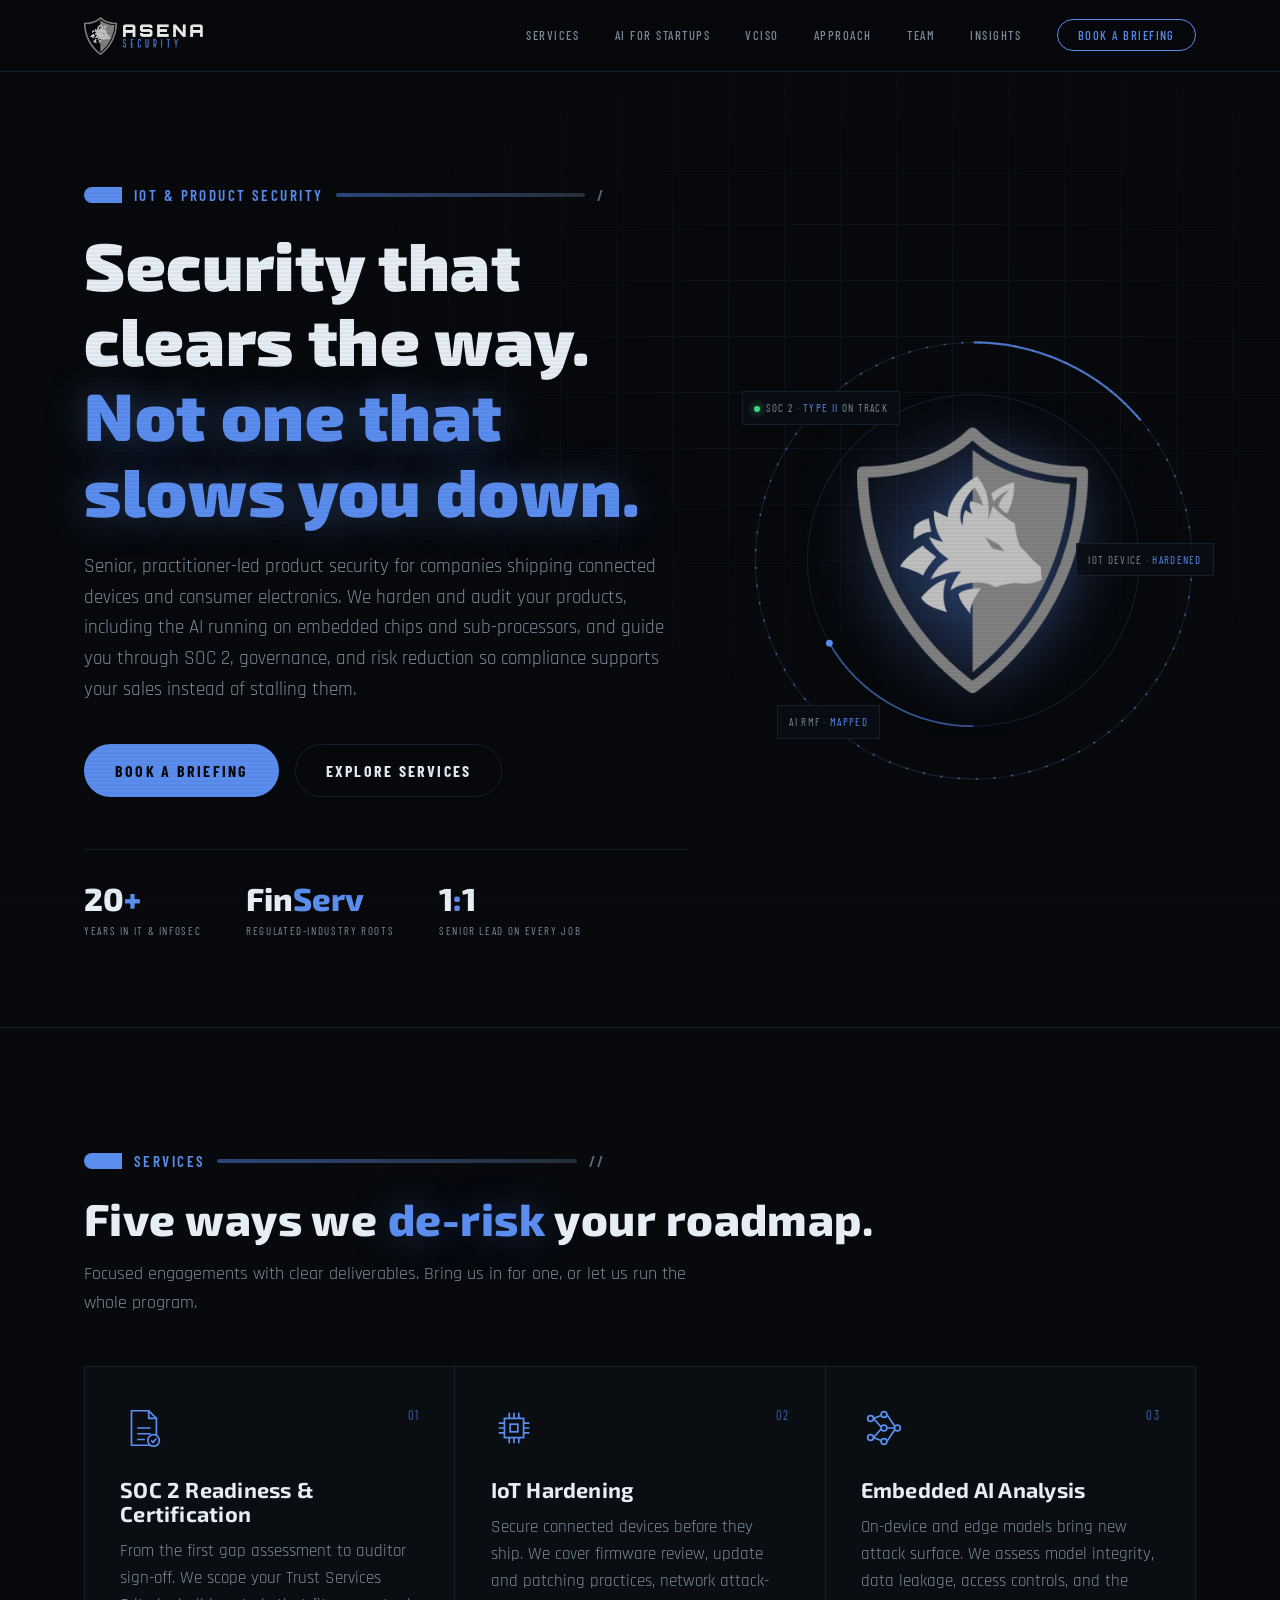
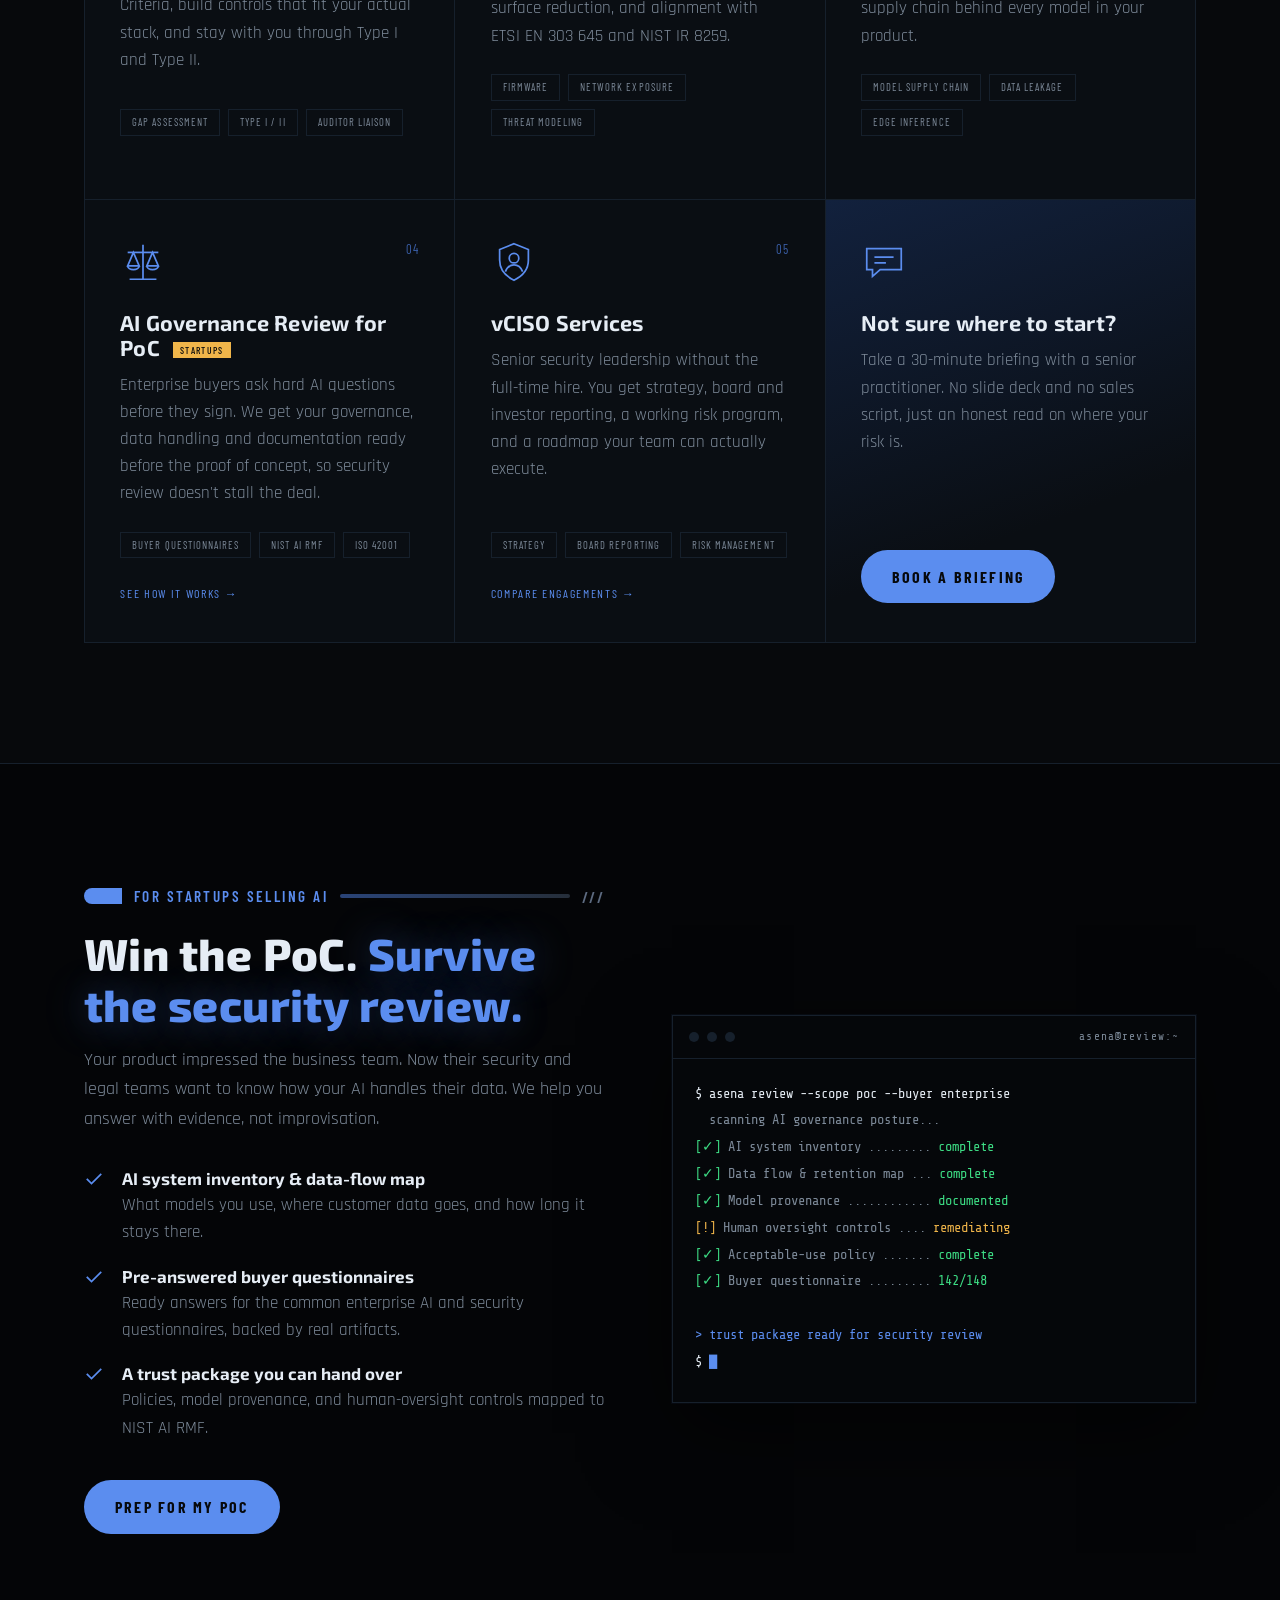
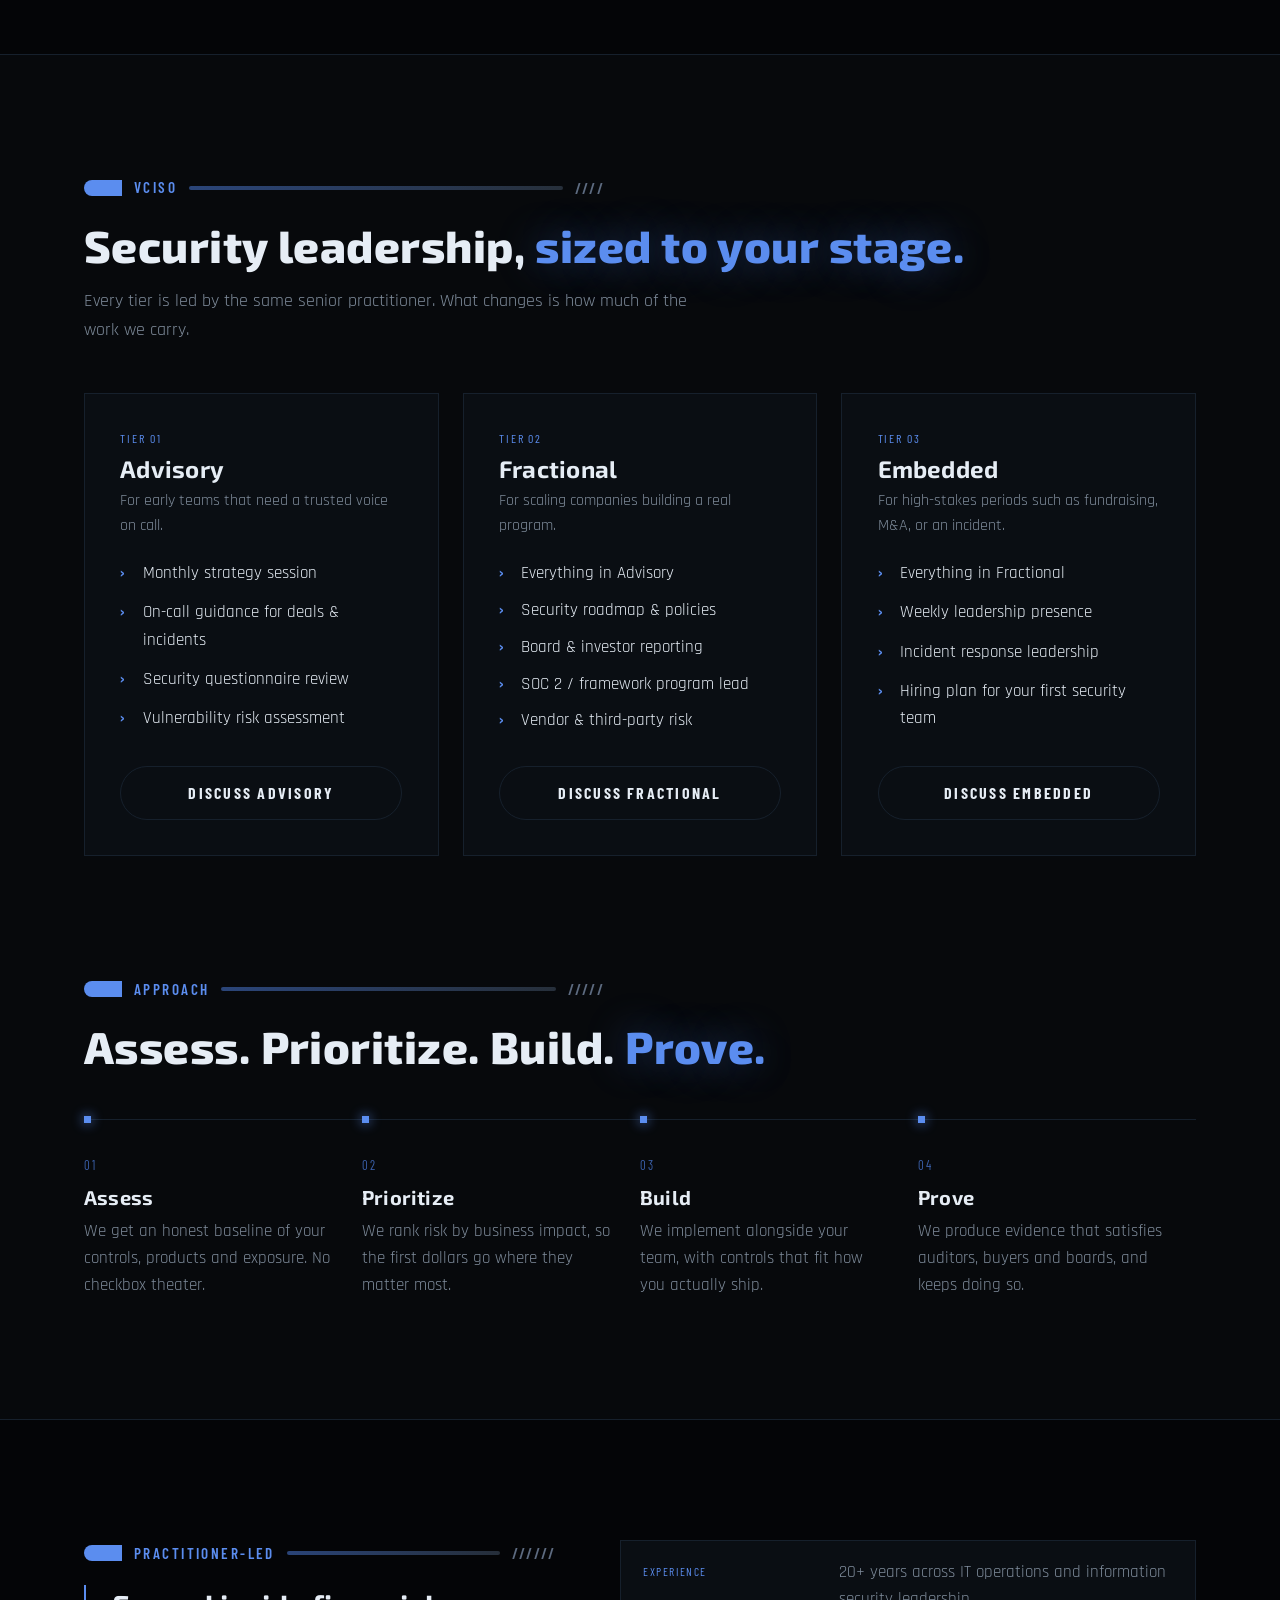
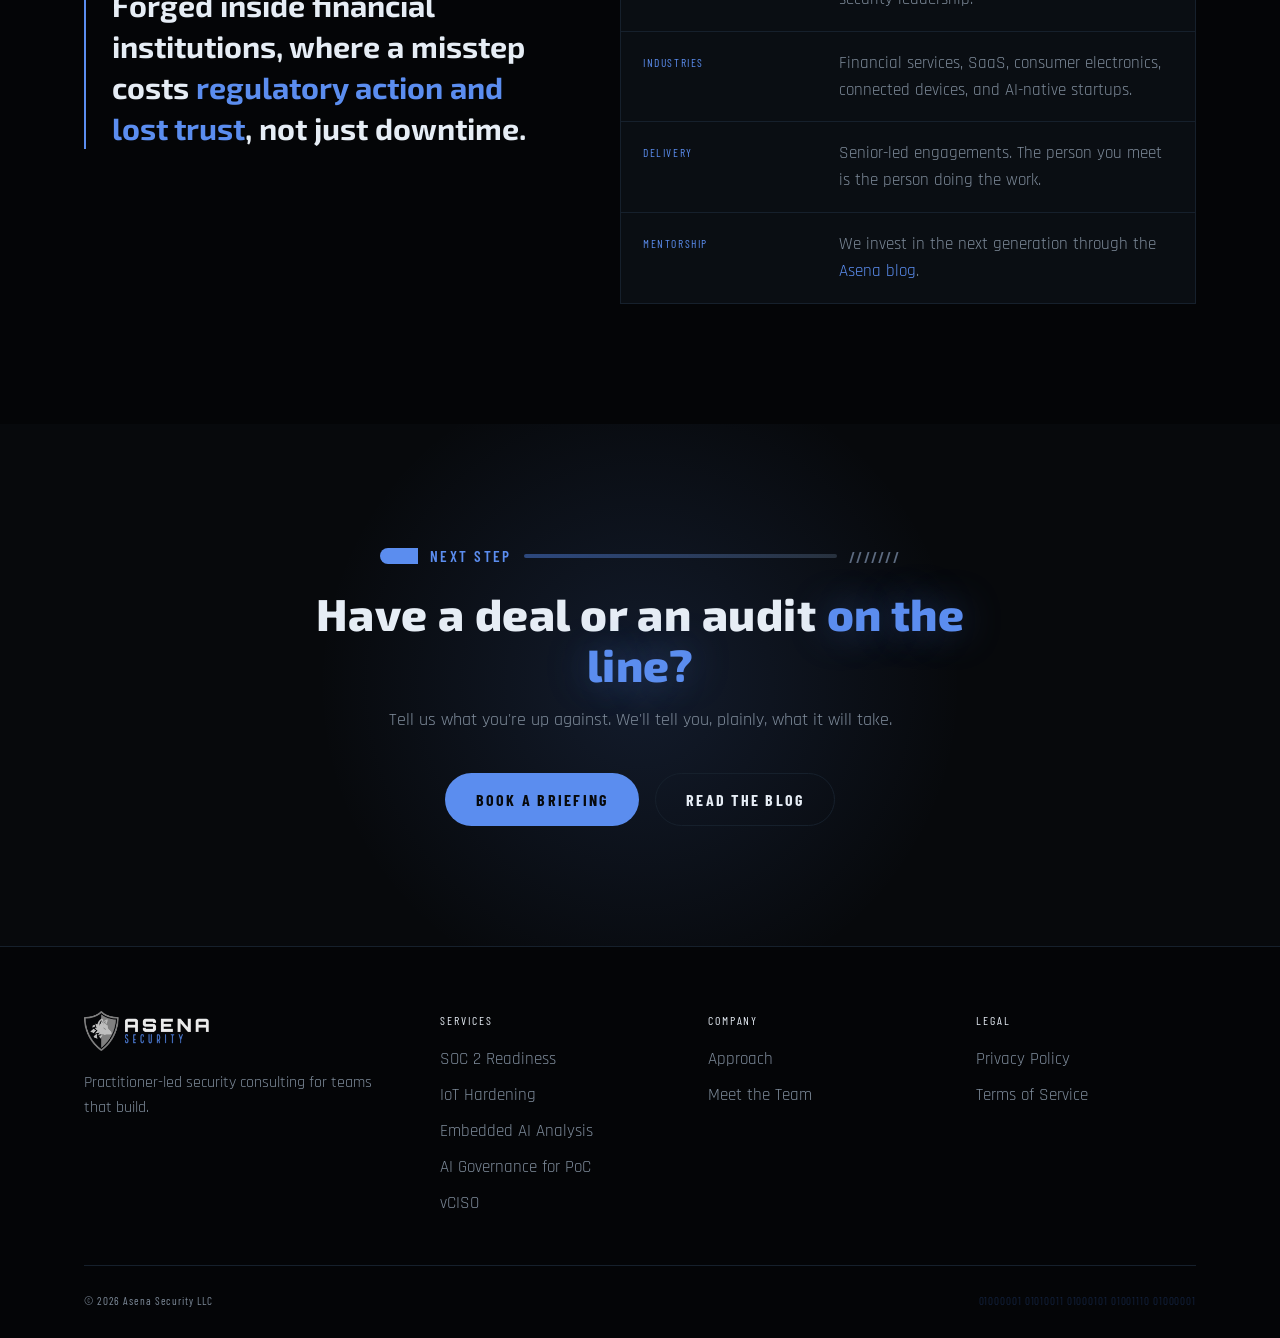
==== commit 1ca5794e: "Add Meet the Team page and link it from nav and footer Co-Authored-By: Claude Opus 5.5 <noreply@anth" ====
--- a/index.html
+++ b/index.html
@@ -4,7 +4,7 @@
   <meta charset="utf-8">
   <meta name="viewport" content="width=device-width, initial-scale=1">
   <title>Asena Security — Security Consulting</title>
-  <meta name="description" content="Asena Security: product security for IoT and consumer electronics, including device hardening and auditing, embedded AI analysis, SOC 2 readiness, embedded AI analysis, AI governance reviews for startups, and vCISO services.">
+  <meta name="description" content="Asena Security: product security for IoT and consumer electronics, including device hardening and auditing, embedded AI analysis, SOC 2 readiness, AI governance reviews for startups, and vCISO services.">
   <link rel="icon" href="/assets/asena-shield.png">
   <link rel="preconnect" href="https://fonts.googleapis.com">
   <link rel="preconnect" href="https://fonts.gstatic.com" crossorigin>
@@ -292,6 +292,7 @@
       <li><a href="#ai-governance">AI for Startups</a></li>
       <li><a href="#vciso">vCISO</a></li>
       <li><a href="#approach">Approach</a></li>
+      <li><a href="/team.html">Team</a></li>
       <li><a href="https://blog.asenasecurity.com">Insights</a></li>
       <li><a class="nav-cta" href="#contact">Book a Briefing</a></li>
     </ul>
@@ -536,6 +537,7 @@
         <h4>Company</h4>
         <ul>
           <li><a href="#approach">Approach</a></li>
+          <li><a href="/team.html">Meet the Team</a></li>
         </ul>
       </div>
       <div>
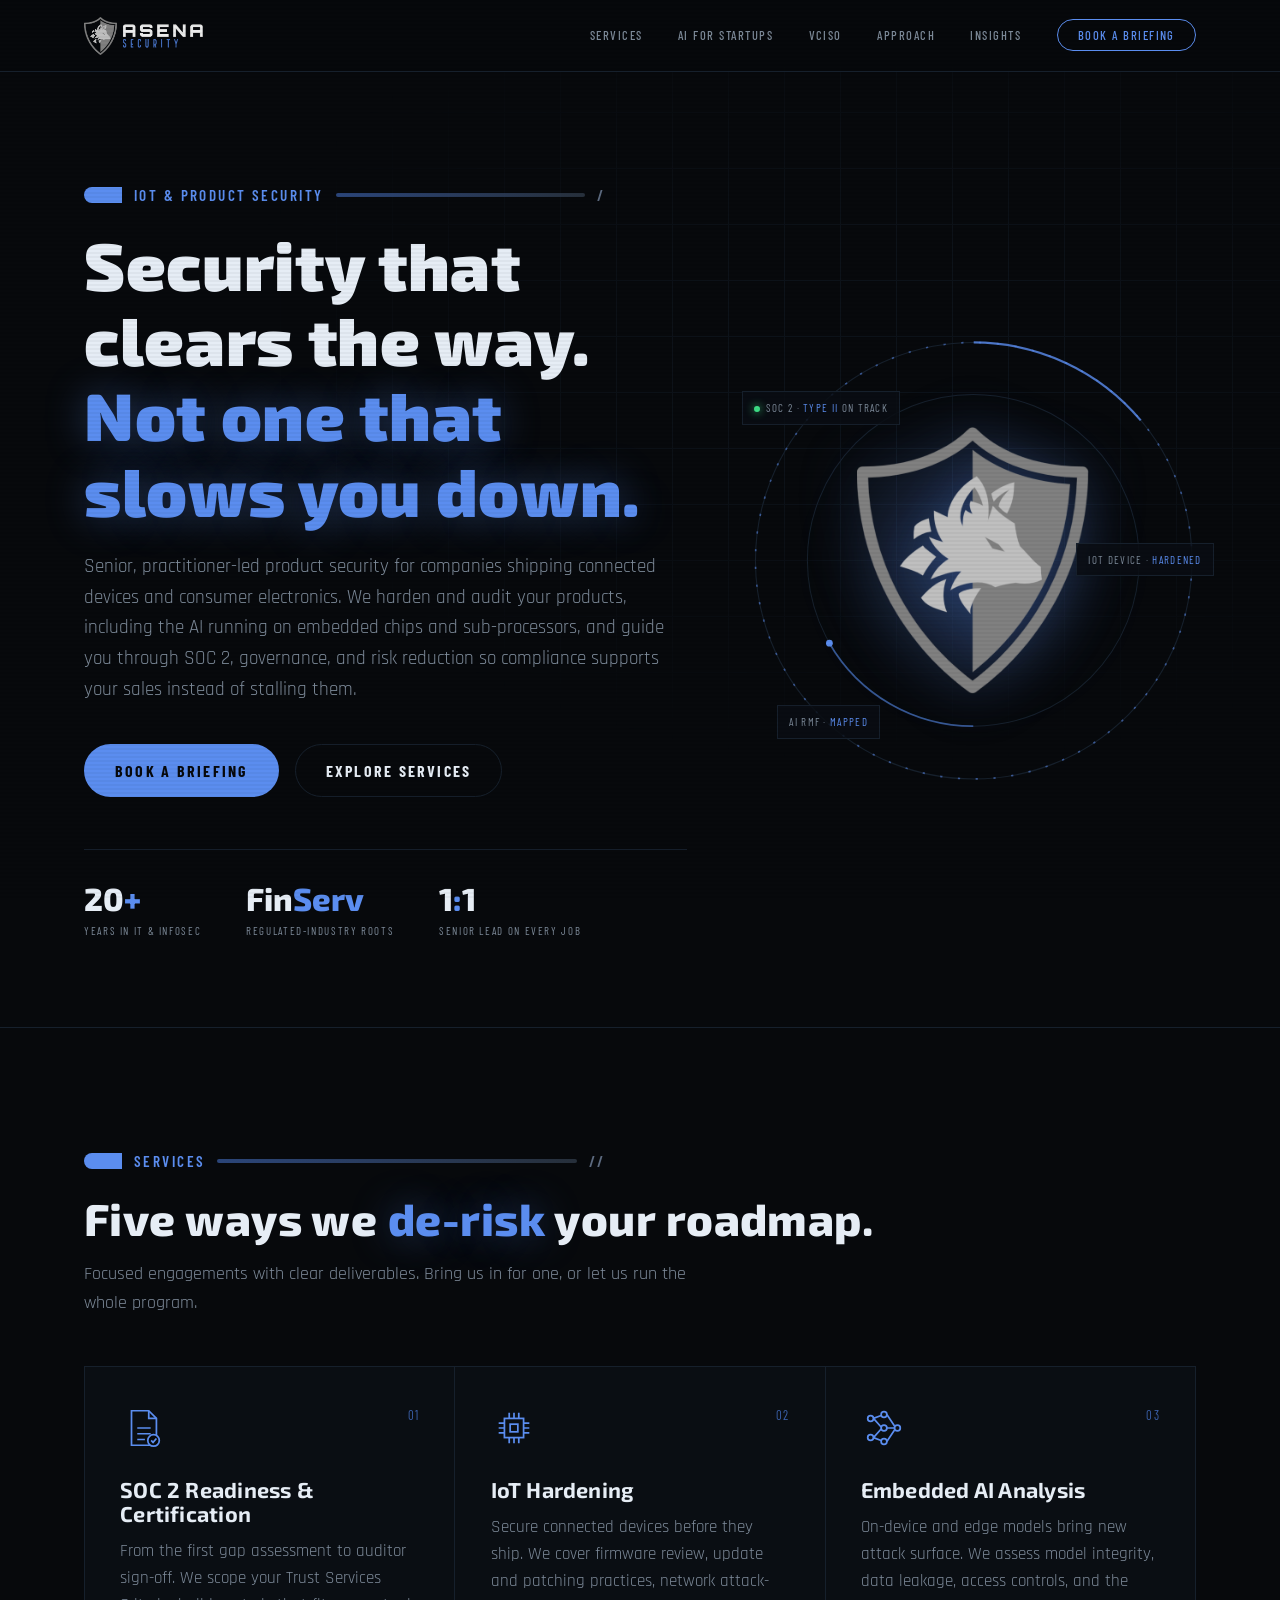
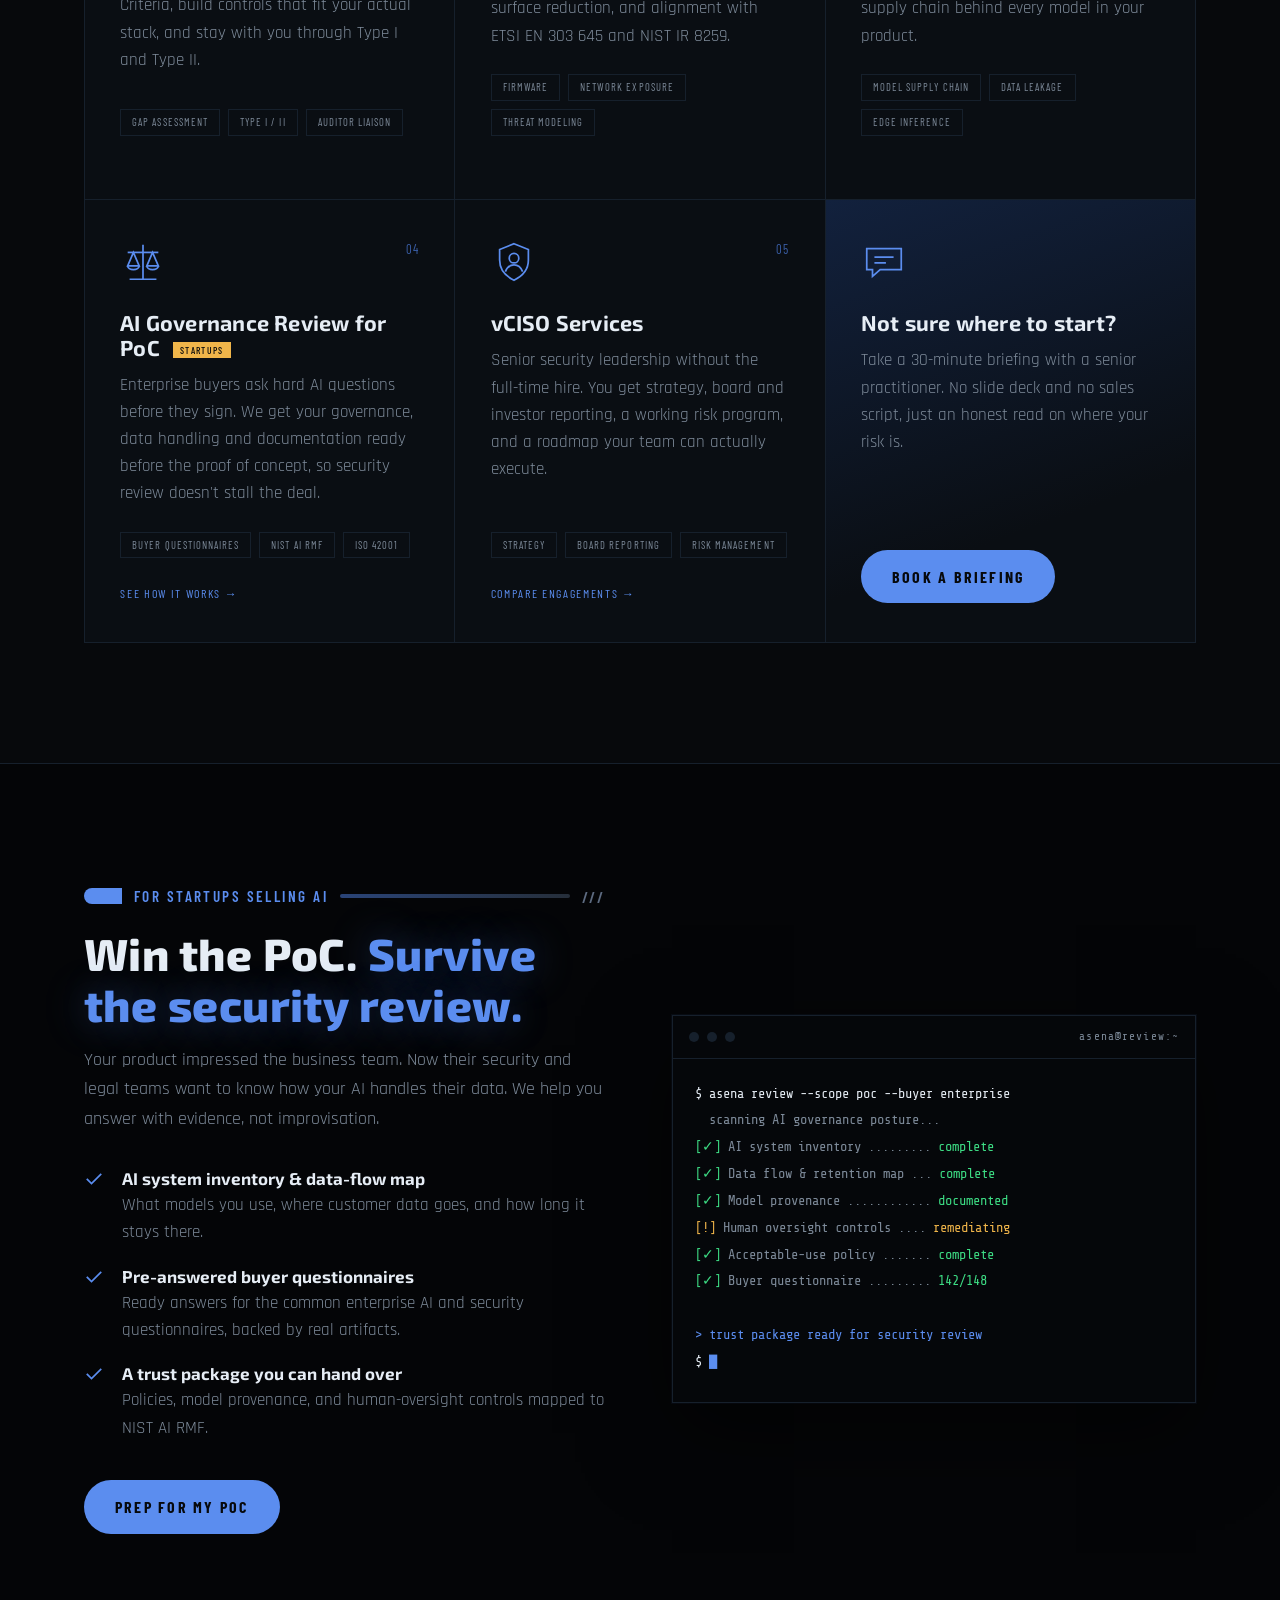
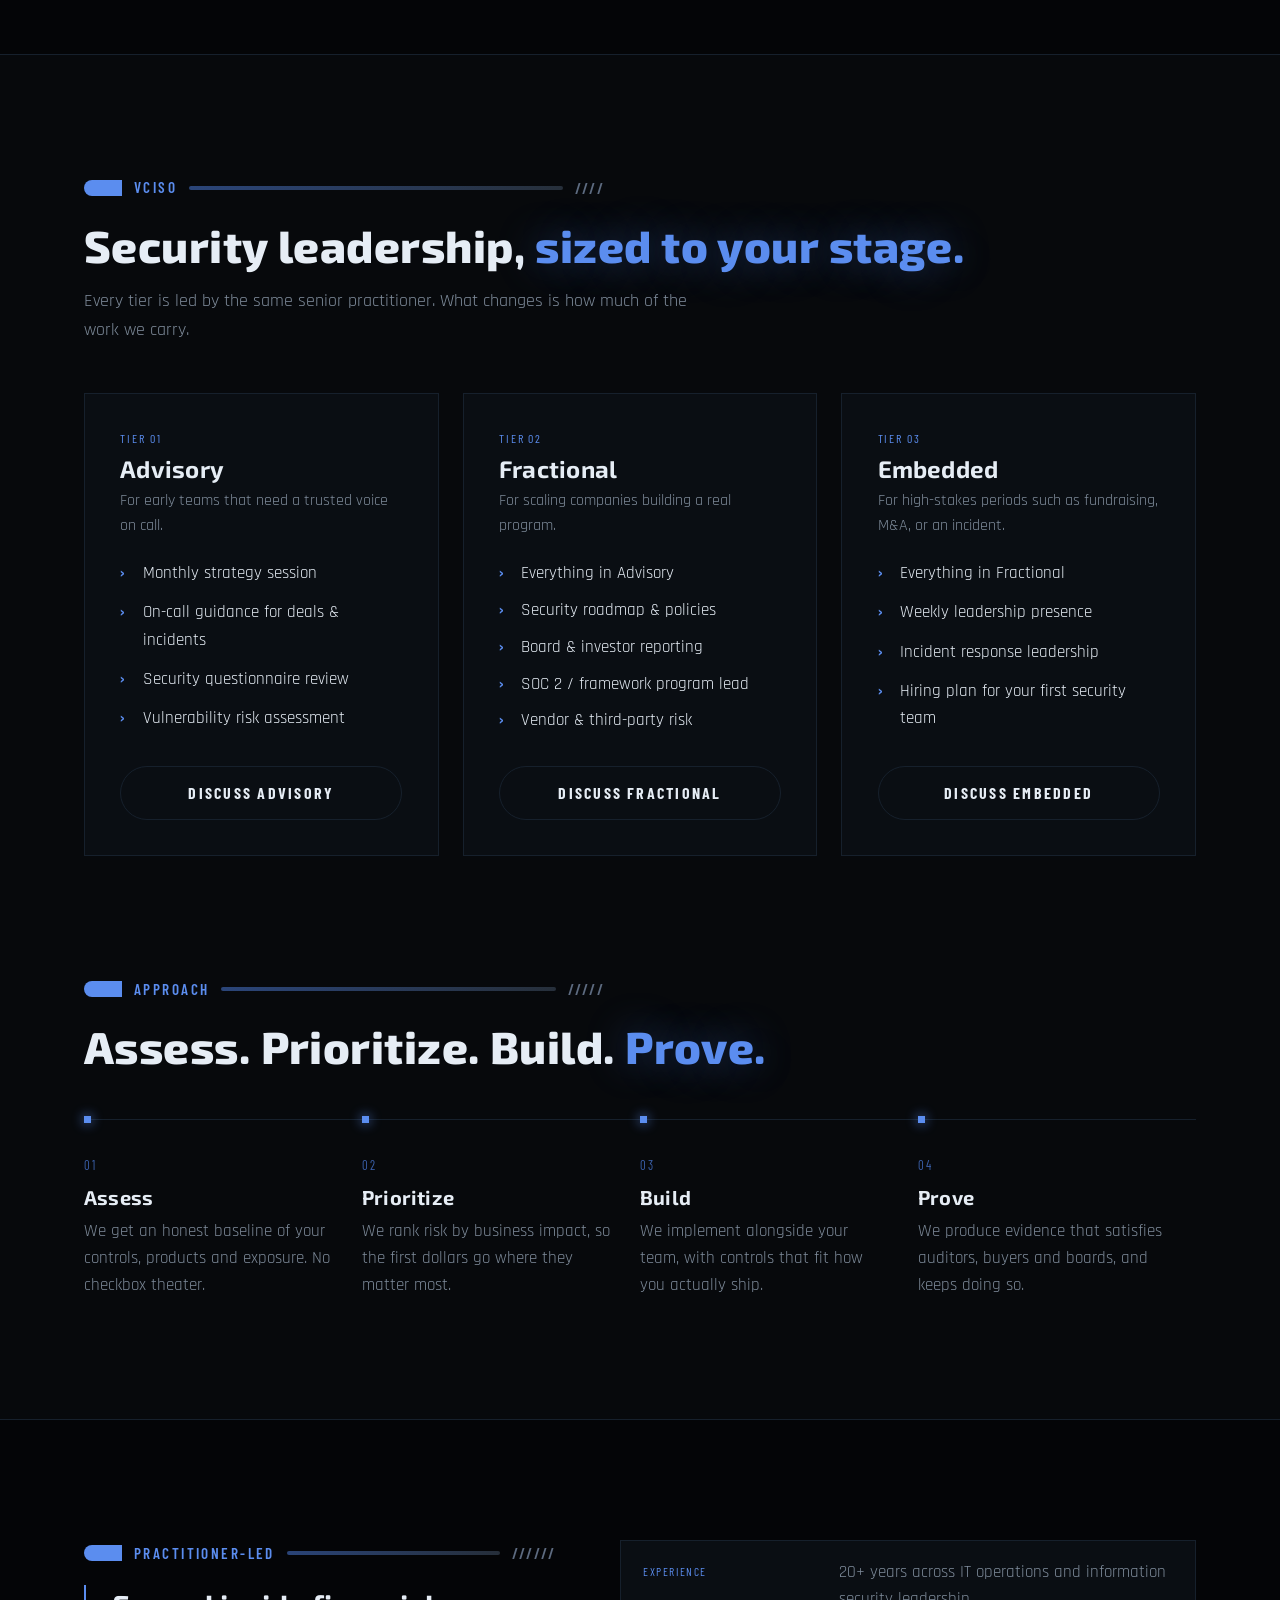
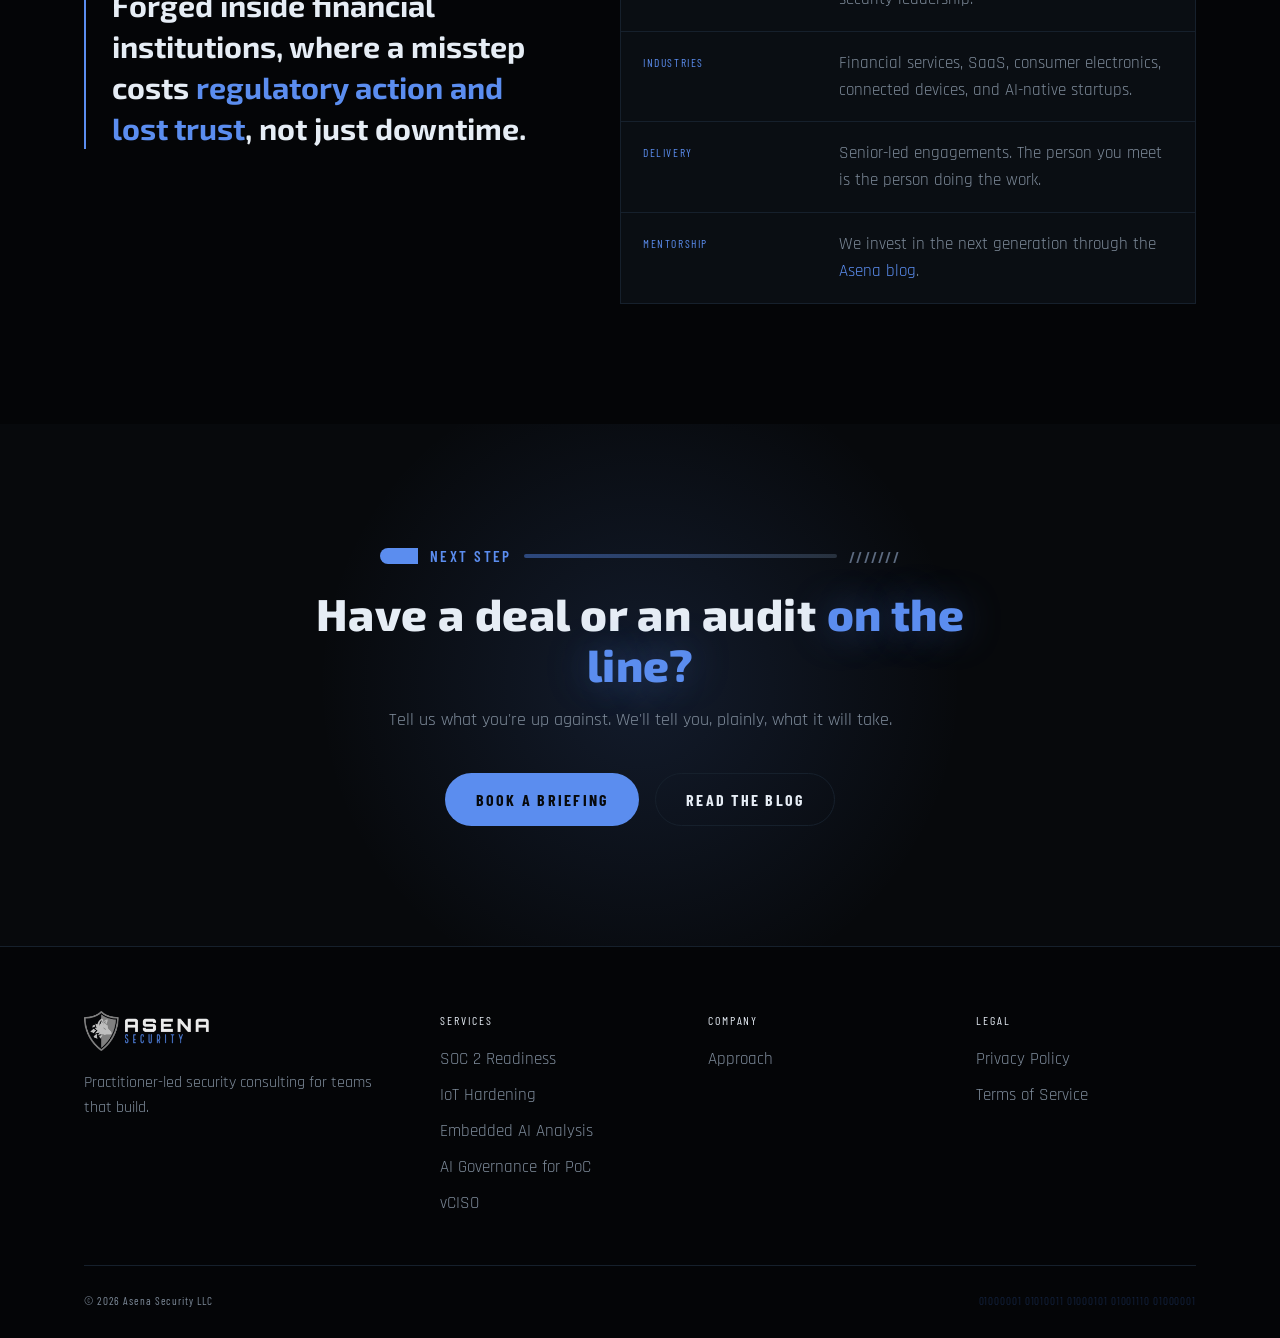
==== commit 7b2e2dbc: "Hide team page: remove nav and footer links, noindex team.html Co-Authored-By: Claude Opus 5.5 <nore" ====
--- a/index.html
+++ b/index.html
@@ -292,7 +292,6 @@
       <li><a href="#ai-governance">AI for Startups</a></li>
       <li><a href="#vciso">vCISO</a></li>
       <li><a href="#approach">Approach</a></li>
-      <li><a href="/team.html">Team</a></li>
       <li><a href="https://blog.asenasecurity.com">Insights</a></li>
       <li><a class="nav-cta" href="#contact">Book a Briefing</a></li>
     </ul>
@@ -537,7 +536,6 @@
         <h4>Company</h4>
         <ul>
           <li><a href="#approach">Approach</a></li>
-          <li><a href="/team.html">Meet the Team</a></li>
         </ul>
       </div>
       <div>
